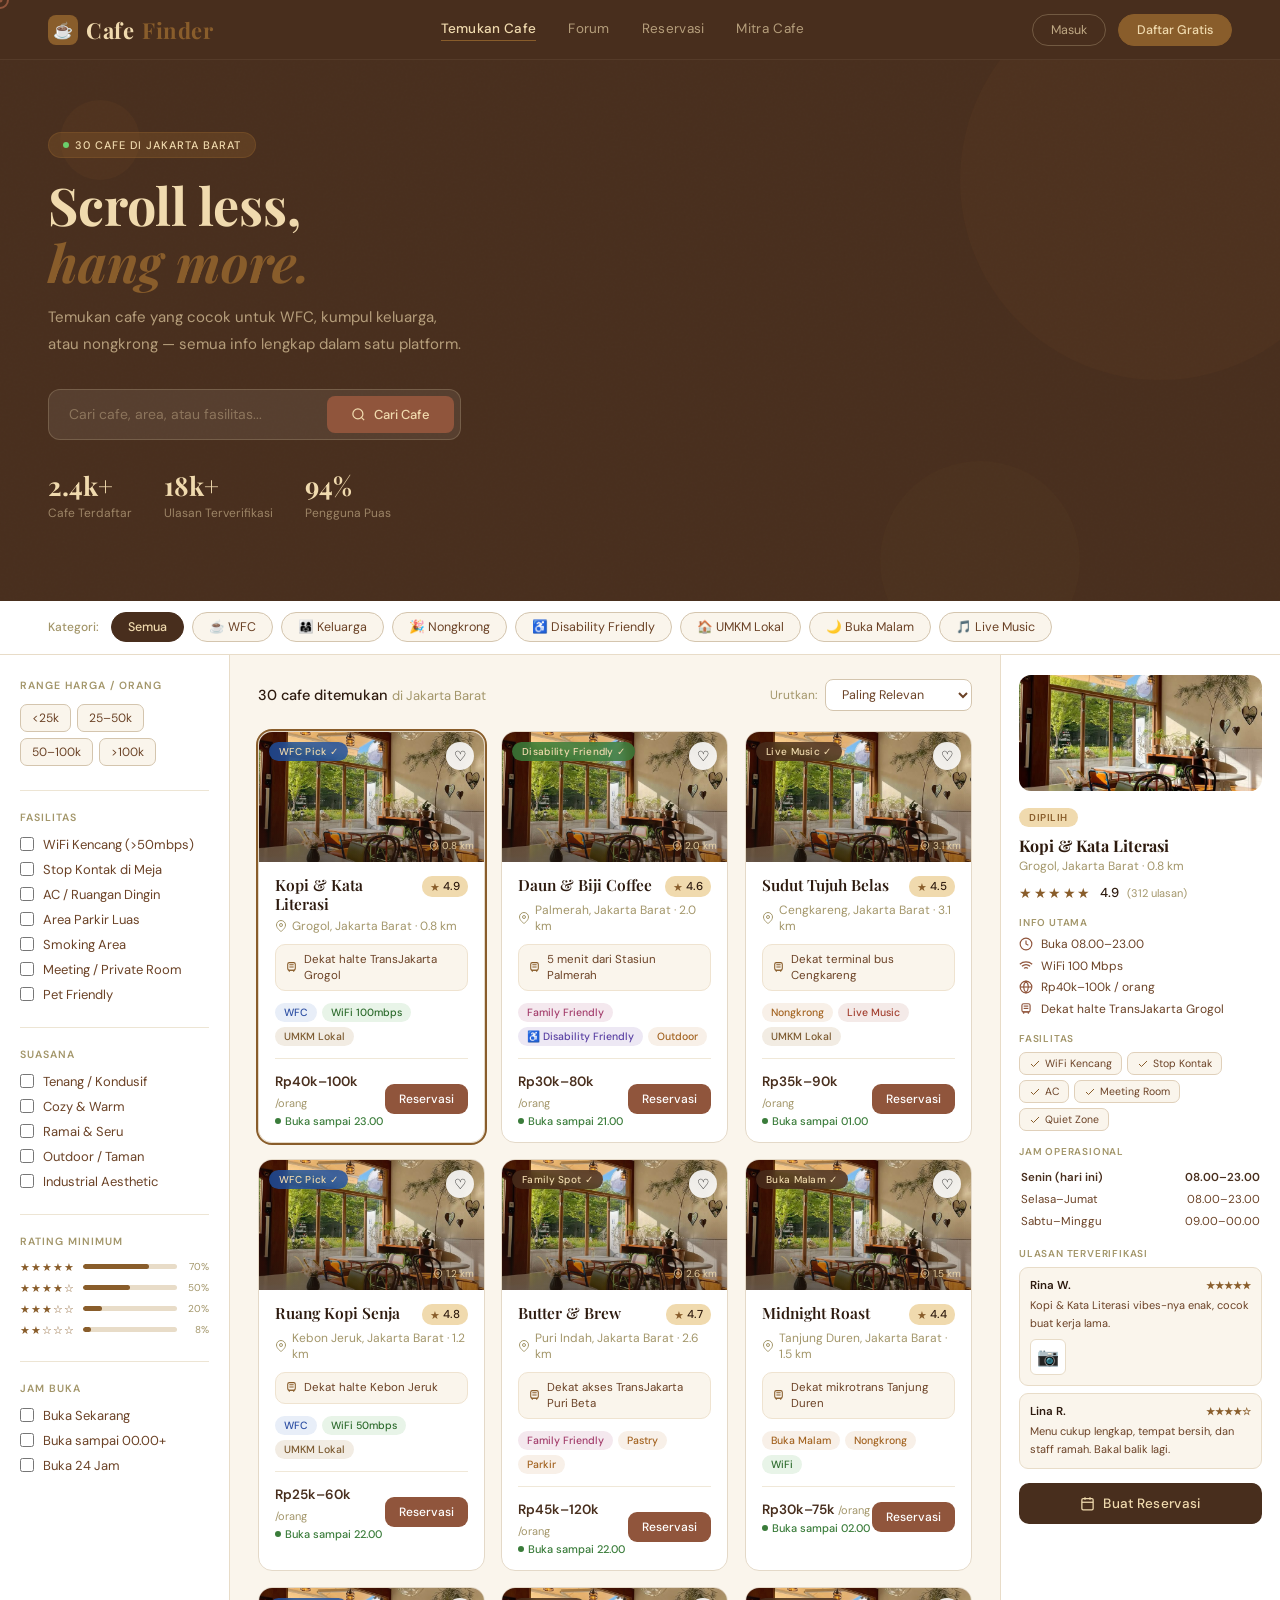
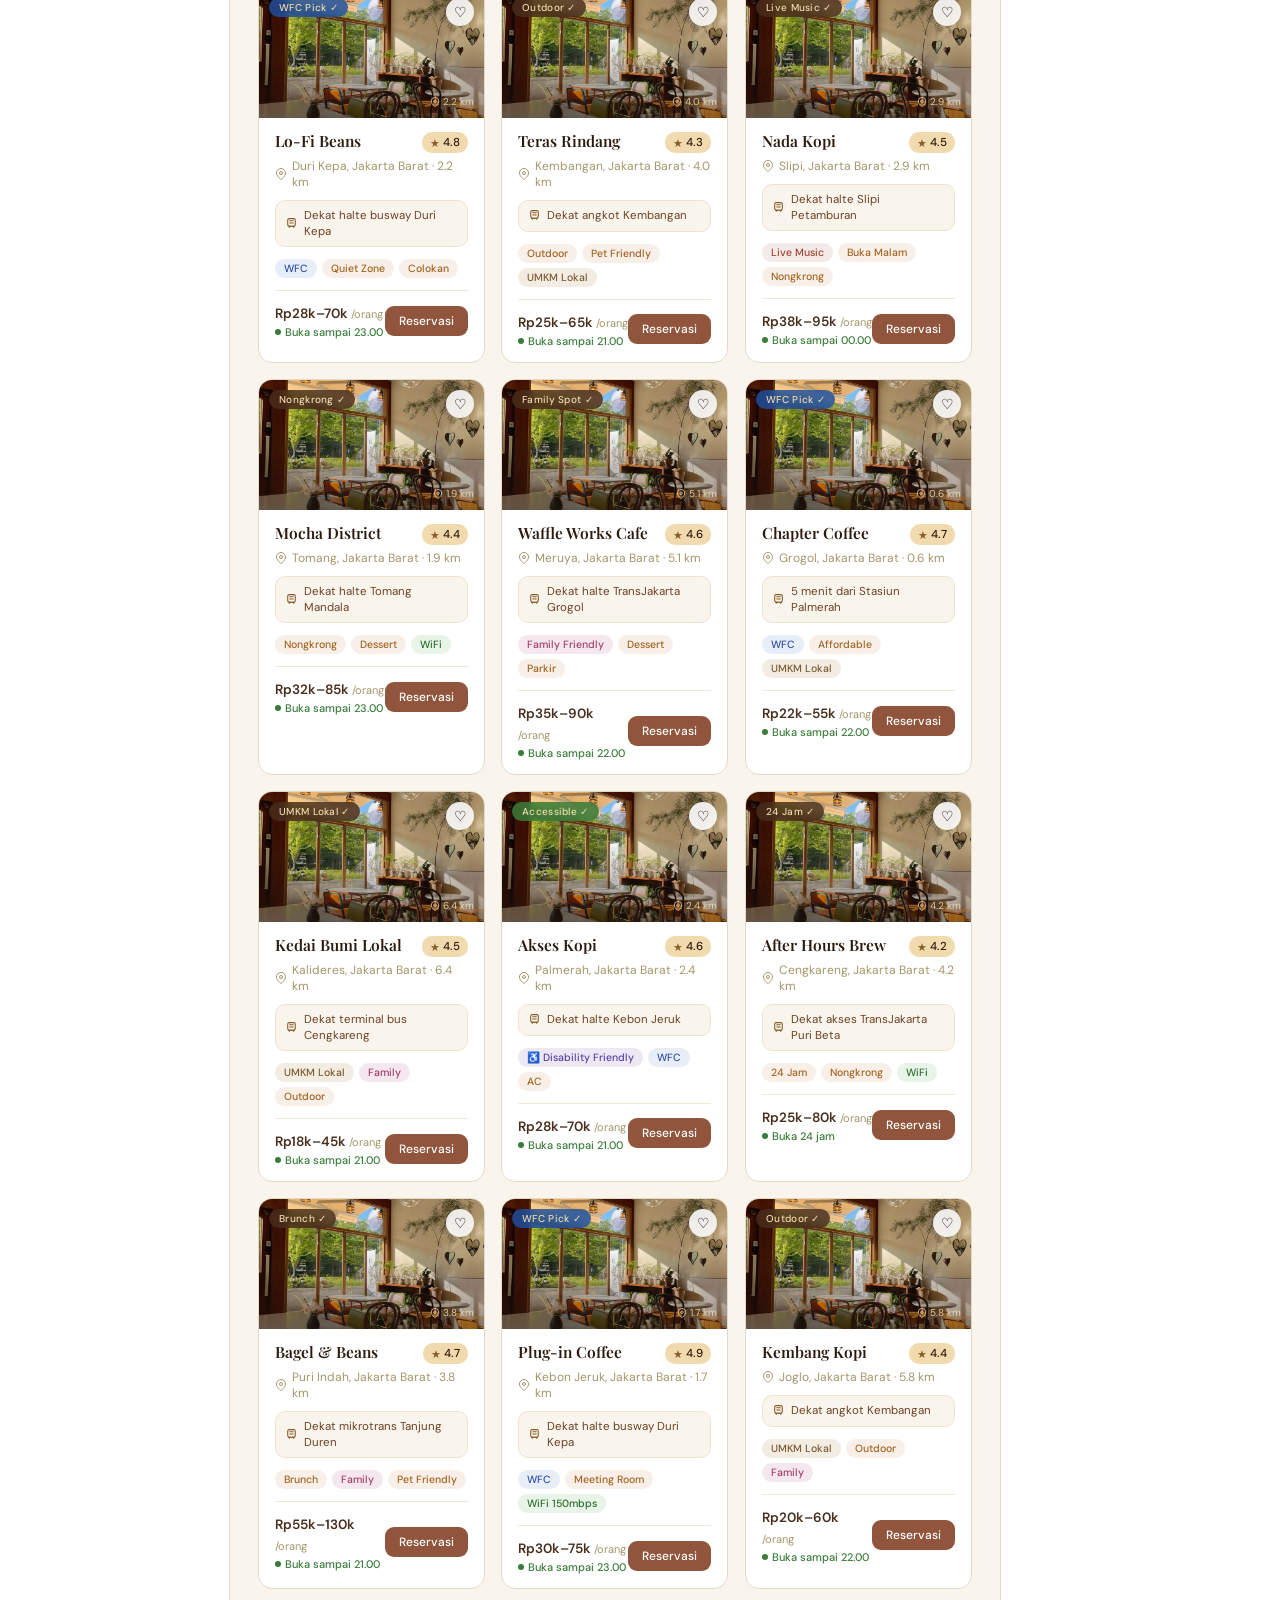
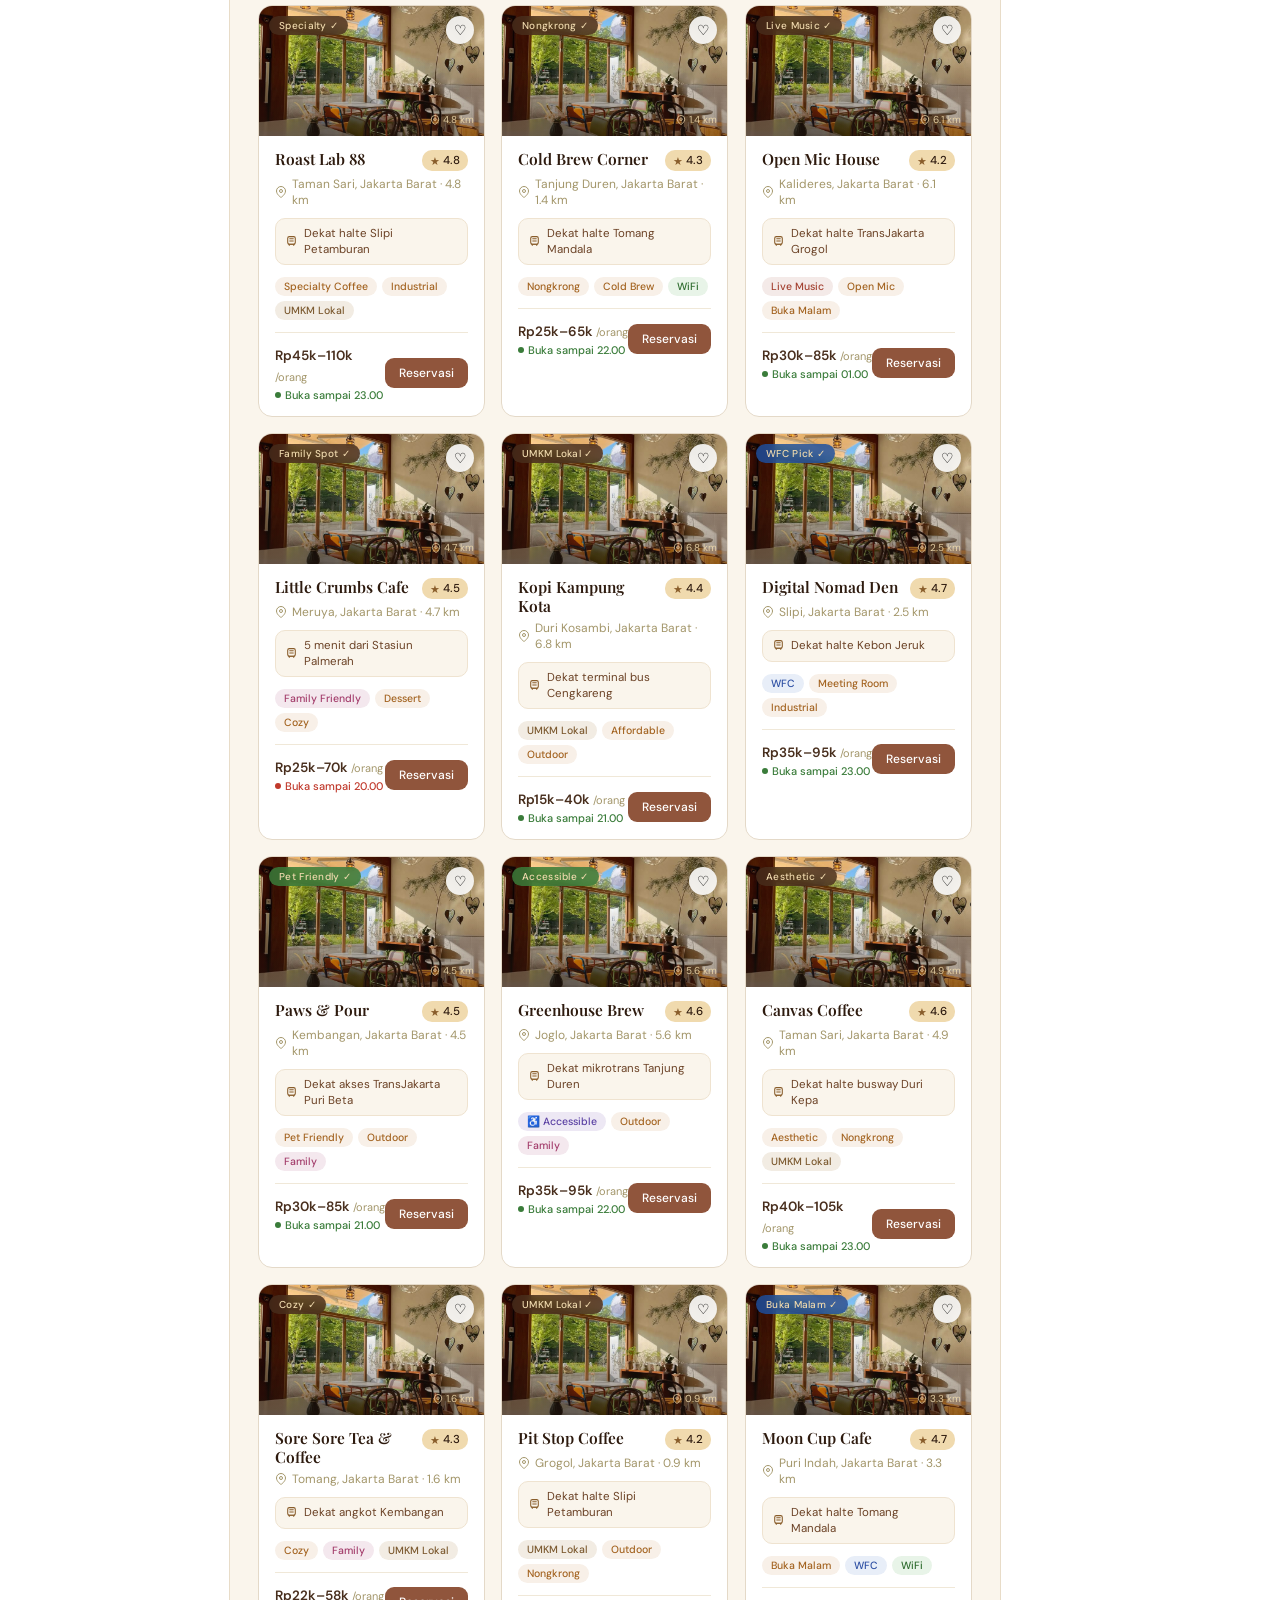
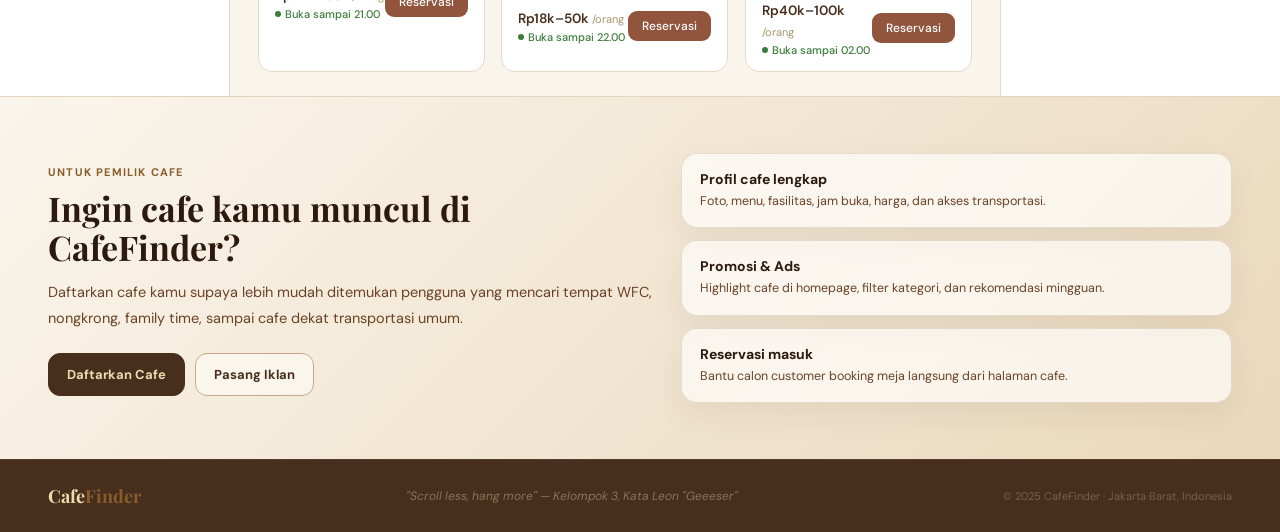
==== index.html @ f3348ffe "first commit" ====
<!DOCTYPE html>
<html lang="id">
<head>
<meta charset="UTF-8"/>
<meta name="viewport" content="width=device-width, initial-scale=1.0"/>
<title>CafeFinder — Scroll less, hang more</title>
<link href="https://fonts.googleapis.com/css2?family=Playfair+Display:ital,wght@0,400;0,600;0,700;1,400&family=DM+Sans:wght@300;400;500;600&display=swap" rel="stylesheet"/>
<link rel="stylesheet" href="style.css"/>

</head>
<body>

<div class="cursor" id="cursor"></div>
<div class="cursor-dot" id="cursorDot"></div>

<div id="loader" aria-label="CafeFinder sedang dimuat">
  <div class="spill-scene">
    <div class="coffee-cup">
      <div class="cup-face">☕</div>
    </div>
    <div class="coffee-splash splash-one"></div>
    <div class="coffee-splash splash-two"></div>
    <div class="coffee-puddle"></div>
    <div class="steam steam-one"></div>
    <div class="steam steam-two"></div>
    <div class="steam steam-three"></div>
  </div>
  <div class="l-logo">Cafe<span>Finder</span></div>
  <div class="l-bar"><div class="l-fill"></div></div>
</div>

<div id="app">
  <nav>
    <a href="#" class="logo">
      <div class="logo-icon">☕</div>
      Cafe<span>Finder</span>
    </a>
    <button class="menu-toggle" type="button" aria-label="Buka menu" aria-expanded="false">
      <span></span>
      <span></span>
      <span></span>
    </button>
    <div class="nav-links" id="navLinks">
      <a href="#" class="active">Temukan Cafe</a>
      <a href="forum.html">Forum</a>
      <a href="#">Reservasi</a>
      <a href="#mitra-cafe">Mitra Cafe</a>
    </div>
    <div class="nav-right">
      <button class="nav-btn">Masuk</button>
      <button class="nav-btn primary">Daftar Gratis</button>
    </div>
  </nav>

  <!-- HERO -->
  <section class="hero">
    <div class="hero-bg-circle"></div>
    <div class="hero-bg-circle"></div>
    <div class="hero-bg-circle"></div>
    <div class="hero-grain"></div>
    <div class="hero-content">
      <div class="hero-tag">
        <div class="pulse"></div>
        30 Cafe di Jakarta Barat
      </div>
      <h1>Scroll less,<br><em>hang more.</em></h1>
      <p>Temukan cafe yang cocok untuk WFC, kumpul keluarga,<br>atau nongkrong — semua info lengkap dalam satu platform.</p>
      <div class="search-wrap">
        <input class="search-input" type="text" placeholder="Cari cafe, area, atau fasilitas..."/>
        <button class="search-btn">
          <svg viewBox="0 0 24 24" stroke-width="2"><circle cx="11" cy="11" r="8"/><path d="m21 21-4.35-4.35"/></svg>
          Cari Cafe
        </button>
      </div>
      <div class="hero-stats">
        <div class="hero-stat"><div class="num">2.4k+</div><div class="lbl">Cafe Terdaftar</div></div>
        <div class="hero-stat"><div class="num">18k+</div><div class="lbl">Ulasan Terverifikasi</div></div>
        <div class="hero-stat"><div class="num">94%</div><div class="lbl">Pengguna Puas</div></div>
      </div>
    </div>
  </section>

  <!-- FILTER -->
  <div class="filter-row">
    <span class="filter-label">Kategori:</span>
    <div class="chip active" data-category="all" onclick="setChip(this)">Semua</div>
    <div class="chip" data-category="wfc" onclick="setChip(this)">☕ WFC</div>
    <div class="chip" data-category="family" onclick="setChip(this)">👨‍👩‍👧 Keluarga</div>
    <div class="chip" data-category="hangout" onclick="setChip(this)">🎉 Nongkrong</div>
    <div class="chip" data-category="accessible" onclick="setChip(this)">♿ Disability Friendly</div>
    <div class="chip" data-category="local" onclick="setChip(this)">🏠 UMKM Lokal</div>
    <div class="chip" data-category="night" onclick="setChip(this)">🌙 Buka Malam</div>
    <div class="chip" data-category="music" onclick="setChip(this)">🎵 Live Music</div>
  </div>

  <div class="main-layout">
    <!-- SIDEBAR -->
    <aside class="sidebar">
      <div class="sidebar-section">
        <div class="sidebar-title">Range Harga / Orang</div>
        <div class="price-row">
          <div class="price-btn" onclick="togglePrice(this)" data-price="lt25">&lt;25k</div>
          <div class="price-btn" onclick="togglePrice(this)" data-price="25-50">25–50k</div>
          <div class="price-btn" onclick="togglePrice(this)" data-price="50-100">50–100k</div>
          <div class="price-btn" onclick="togglePrice(this)" data-price="gt100">&gt;100k</div>
        </div>
      </div>
      <hr class="divider"/>
      <div class="sidebar-section">
        <div class="sidebar-title">Fasilitas</div>
        <div class="filter-item"><input type="checkbox" id="f1" data-filter="wifi"/><label for="f1">WiFi Kencang (&gt;50mbps)</label></div>
        <div class="filter-item"><input type="checkbox" id="f2" data-filter="colokan"/><label for="f2">Stop Kontak di Meja</label></div>
        <div class="filter-item"><input type="checkbox" id="f3" data-filter="ac"/><label for="f3">AC / Ruangan Dingin</label></div>
        <div class="filter-item"><input type="checkbox" id="f4" data-filter="parkir"/><label for="f4">Area Parkir Luas</label></div>
        <div class="filter-item"><input type="checkbox" id="f5" data-filter="smoking"/><label for="f5">Smoking Area</label></div>
        <div class="filter-item"><input type="checkbox" id="f6" data-filter="meeting"/><label for="f6">Meeting / Private Room</label></div>
        <div class="filter-item"><input type="checkbox" id="f7" data-filter="pet"/><label for="f7">Pet Friendly</label></div>
      </div>
      <hr class="divider"/>
      <div class="sidebar-section">
        <div class="sidebar-title">Suasana</div>
        <div class="filter-item"><input type="checkbox" id="s1" data-filter="tenang"/><label for="s1">Tenang / Kondusif</label></div>
        <div class="filter-item"><input type="checkbox" id="s2" data-filter="cozy"/><label for="s2">Cozy & Warm</label></div>
        <div class="filter-item"><input type="checkbox" id="s3" data-filter="ramai"/><label for="s3">Ramai & Seru</label></div>
        <div class="filter-item"><input type="checkbox" id="s4" data-filter="outdoor"/><label for="s4">Outdoor / Taman</label></div>
        <div class="filter-item"><input type="checkbox" id="s5" data-filter="industrial"/><label for="s5">Industrial Aesthetic</label></div>
      </div>
      <hr class="divider"/>
      <div class="sidebar-section">
        <div class="sidebar-title">Rating Minimum</div>
        <div class="rating-bar"><span class="stars-txt">★★★★★</span><div class="bar-bg"><div class="bar-fill" style="width:70%"></div></div><span class="bar-lbl">70%</span></div>
        <div class="rating-bar"><span class="stars-txt">★★★★☆</span><div class="bar-bg"><div class="bar-fill" style="width:50%"></div></div><span class="bar-lbl">50%</span></div>
        <div class="rating-bar"><span class="stars-txt">★★★☆☆</span><div class="bar-bg"><div class="bar-fill" style="width:20%"></div></div><span class="bar-lbl">20%</span></div>
        <div class="rating-bar"><span class="stars-txt">★★☆☆☆</span><div class="bar-bg"><div class="bar-fill" style="width:8%"></div></div><span class="bar-lbl">8%</span></div>
      </div>
      <hr class="divider"/>
      <div class="sidebar-section">
        <div class="sidebar-title">Jam Buka</div>
        <div class="filter-item"><input type="checkbox" id="h1" data-filter="open"/><label for="h1">Buka Sekarang</label></div>
        <div class="filter-item"><input type="checkbox" id="h2" data-filter="midnight"/><label for="h2">Buka sampai 00.00+</label></div>
        <div class="filter-item"><input type="checkbox" id="h3" data-filter="24h"/><label for="h3">Buka 24 Jam</label></div>
      </div>
    </aside>

    <!-- CARDS AREA -->
    <main class="cards-area">
      <div class="results-header">
        <div class="results-count">30 cafe ditemukan <span>di Jakarta Barat</span></div>
        <div class="sort-wrap">
          <span class="sort-lbl">Urutkan:</span>
          <select class="sort-sel">
            <option>Paling Relevan</option>
            <option>Rating Tertinggi</option>
            <option>Terdekat</option>
            <option>Harga Terendah</option>
            <option>Ulasan Terbanyak</option>
          </select>
        </div>
      </div>
      <div class="cards-grid" id="cardsGrid"></div>
      <div class="empty-state" id="emptyState" hidden>
        <div class="empty-icon">☕</div>
        <strong>Belum ada cafe yang cocok.</strong>
        <span>Coba kurangi filter atau kata pencarian.</span>
      </div>
    </main>

    <!-- DETAIL PANEL -->
    <aside class="detail-panel" id="detailPanel">
      <!-- filled by JS -->
    </aside>
  </div>
  <section class="partner-section reveal" id="mitra-cafe">
    <div class="partner-copy">
      <span class="eyebrow">Untuk pemilik cafe</span>
      <h2>Ingin cafe kamu muncul di CafeFinder?</h2>
      <p>Daftarkan cafe kamu supaya lebih mudah ditemukan pengguna yang mencari tempat WFC, nongkrong, family time, sampai cafe dekat transportasi umum.</p>
      <div class="partner-actions">
        <button class="partner-btn primary" onclick="showToast('Form pendaftaran mitra segera dibuka ☕')">Daftarkan Cafe</button>
        <button class="partner-btn" onclick="showToast('Tim CafeFinder akan hubungi untuk paket ads ✨')">Pasang Iklan</button>
      </div>
    </div>
    <div class="partner-benefits">
      <div class="benefit-card"><strong>Profil cafe lengkap</strong><span>Foto, menu, fasilitas, jam buka, harga, dan akses transportasi.</span></div>
      <div class="benefit-card"><strong>Promosi & Ads</strong><span>Highlight cafe di homepage, filter kategori, dan rekomendasi mingguan.</span></div>
      <div class="benefit-card"><strong>Reservasi masuk</strong><span>Bantu calon customer booking meja langsung dari halaman cafe.</span></div>
    </div>
  </section>

<footer>
    <div class="footer-logo">Cafe<span>Finder</span></div>
    <div class="footer-tagline">"Scroll less, hang more" — Kelompok 3, Kata Leon "Geeeser"</div>
    <div class="footer-right">© 2025 CafeFinder · Jakarta Barat, Indonesia</div>
  </footer>
</div>

<div class="toast" id="toast"></div>

<script src="script.js"></script>

</body>
</html>
---- style.css ----
*{box-sizing:border-box;margin:0;padding:0}
:root{
  --espresso:#482E1D;
  --caramel:#895D2B;
  --leafy:#A3966A;
  --sand:#F0DAAE;
  --cinnamon:#90553C;
  --cream:#FAF5EC;
  --cream2:#F2E8D5;
  --white:#ffffff;
  --text-dark:#2D1A0E;
  --text-mid:#6B4226;
  --text-light:#A3966A;
  --green:#3a7c3a;
  --red:#c0392b;
}

html{scroll-behavior:smooth}
body{font-family:'DM Sans',sans-serif;background:var(--cream);overflow-x:hidden;cursor:default}

/* CUSTOM CURSOR */
.cursor{
  width:18px;height:18px;
  border:2px solid var(--cinnamon);
  border-radius:50%;
  position:fixed;top:0;left:0;
  pointer-events:none;
  z-index:9999;
  transition:transform 0.15s ease, opacity 0.3s;
  transform:translate(-50%,-50%);
}
.cursor-dot{
  width:5px;height:5px;
  background:var(--cinnamon);
  border-radius:50%;
  position:fixed;top:0;left:0;
  pointer-events:none;
  z-index:9999;
  transform:translate(-50%,-50%);
  transition:transform 0.05s;
}
body:hover .cursor{opacity:1}

/* LOADER + COFFEE SPILL INTRO */
#loader{
  position:fixed;inset:0;
  background:radial-gradient(circle at center,var(--text-dark) 0%,var(--espresso) 55%,#25150c 100%);
  z-index:9000;
  display:flex;flex-direction:column;
  align-items:center;justify-content:center;
  gap:18px;
  overflow:hidden;
  animation:loaderOut 0.7s ease 2.55s forwards;
}
.spill-scene{
  position:relative;
  width:220px;height:150px;
  margin-bottom:4px;
}
.coffee-cup{
  position:absolute;left:84px;top:22px;
  width:64px;height:64px;
  border-radius:18px;
  background:linear-gradient(135deg,var(--sand),var(--cream));
  display:flex;align-items:center;justify-content:center;
  box-shadow:0 18px 36px rgba(0,0,0,.28);
  transform-origin:80% 80%;
  animation:cupSpill 1.65s cubic-bezier(.22,1,.36,1) .25s both;
}
.cup-face{font-size:31px;filter:drop-shadow(0 2px 1px rgba(72,46,29,.15))}
.coffee-puddle{
  position:absolute;left:38px;bottom:14px;
  width:0;height:28px;
  border-radius:50%;
  background:linear-gradient(90deg,#5a351f,var(--caramel),#5a351f);
  filter:blur(.15px);
  box-shadow:0 0 32px rgba(137,93,43,.3);
  animation:puddleGrow 1.4s ease .85s both;
}
.coffee-splash{
  position:absolute;
  width:14px;height:14px;
  border-radius:50%;
  background:var(--caramel);
  opacity:0;
}
.splash-one{left:84px;top:85px;animation:splashOne 1.1s ease .75s both}
.splash-two{left:120px;top:82px;animation:splashTwo 1.1s ease .82s both}
.steam{
  position:absolute;bottom:56px;
  width:3px;height:32px;
  border-radius:99px;
  background:linear-gradient(180deg,rgba(250,245,236,.75),rgba(250,245,236,0));
  opacity:0;
}
.steam-one{left:82px;animation:steamRise 1.4s ease 1.2s infinite}
.steam-two{left:110px;animation:steamRise 1.4s ease 1.38s infinite}
.steam-three{left:138px;animation:steamRise 1.4s ease 1.54s infinite}
#loader .l-logo{
  font-family:'Playfair Display',serif;
  color:var(--sand);
  font-size:clamp(34px,7vw,52px);
  font-weight:700;
  animation:logoBloom 0.85s ease 1.45s both;
}
#loader .l-logo span{color:var(--caramel)}
#loader .l-tag{
  color:rgba(240,218,174,0.65);
  font-size:12px;
  letter-spacing:2px;
  text-transform:uppercase;
  text-align:center;
  padding:0 20px;
  animation:fadeUp 0.7s ease 1.65s both;
}
#loader .l-bar{
  width:150px;height:3px;
  background:rgba(240,218,174,0.16);
  border-radius:999px;
  overflow:hidden;
  animation:fadeUp 0.7s ease 1.8s both;
}
#loader .l-fill{
  height:100%;
  background:linear-gradient(90deg,var(--caramel),var(--sand));
  animation:loadFill 1.2s ease 1.85s both;
}
@keyframes cupSpill{
  0%{opacity:0;transform:translateY(-20px) rotate(0) scale(.8)}
  35%{opacity:1;transform:translateY(0) rotate(0) scale(1)}
  62%{transform:translateY(12px) rotate(-34deg) scale(1.03)}
  100%{transform:translateY(8px) rotate(-22deg) scale(1)}
}
@keyframes puddleGrow{
  0%{width:0;opacity:0;transform:translateX(70px) scaleY(.4)}
  40%{opacity:1}
  100%{width:150px;opacity:1;transform:translateX(0) scaleY(1)}
}
@keyframes splashOne{
  0%{opacity:0;transform:translate(0,0) scale(.2)}
  28%{opacity:1}
  100%{opacity:0;transform:translate(-44px,-38px) scale(1.1)}
}
@keyframes splashTwo{
  0%{opacity:0;transform:translate(0,0) scale(.2)}
  28%{opacity:1}
  100%{opacity:0;transform:translate(52px,-26px) scale(.9)}
}
@keyframes steamRise{
  0%{opacity:0;transform:translateY(15px) scaleY(.5)}
  35%{opacity:.65}
  100%{opacity:0;transform:translateY(-18px) scaleY(1.25)}
}
@keyframes logoBloom{from{opacity:0;transform:translateY(18px) scale(.96)}to{opacity:1;transform:translateY(0) scale(1)}}
@keyframes loadFill{from{width:0}to{width:100%}}
@keyframes loaderOut{to{opacity:0;pointer-events:none;transform:scale(1.03)}}
@keyframes fadeUp{from{opacity:0;transform:translateY(16px)}to{opacity:1;transform:translateY(0)}}

/* MAIN WRAPPER */
#app{
  opacity:0;
  animation:appIn 0.8s ease 2.2s forwards;
}
@keyframes appIn{to{opacity:1}}

/* NAV */
nav{
  position:sticky;top:0;z-index:100;
  background:var(--espresso);
  padding:0 48px;
  display:flex;align-items:center;justify-content:space-between;
  height:60px;
  border-bottom:1px solid rgba(240,218,174,0.08);
  backdrop-filter:blur(10px);
  animation:navDrop 0.6s ease 2.3s both;
}
@keyframes navDrop{from{transform:translateY(-60px)}to{transform:translateY(0)}}
.logo{
  font-family:'Playfair Display',serif;
  color:var(--sand);font-size:22px;font-weight:700;
  letter-spacing:0.5px;text-decoration:none;
  display:flex;align-items:center;gap:8px;
  transition:opacity 0.2s;
}
.logo:hover{opacity:0.85}
.logo-icon{
  width:30px;height:30px;
  background:var(--caramel);
  border-radius:8px;
  display:flex;align-items:center;justify-content:center;
  font-size:16px;
}
.logo span{color:var(--caramel)}
.nav-links{display:flex;gap:32px}
.nav-links a{
  color:rgba(240,218,174,0.65);
  font-size:13.5px;text-decoration:none;
  font-weight:400;letter-spacing:0.3px;
  position:relative;
  transition:color 0.2s;
  padding-bottom:2px;
}
.nav-links a::after{
  content:'';position:absolute;bottom:-2px;left:0;
  width:0;height:1.5px;
  background:var(--caramel);
  transition:width 0.25s ease;
}
.nav-links a:hover{color:var(--sand)}
.nav-links a:hover::after,.nav-links a.active::after{width:100%}
.nav-links a.active{color:var(--sand);font-weight:500}
.nav-right{display:flex;align-items:center;gap:12px}
.nav-btn{
  background:transparent;
  color:rgba(240,218,174,0.7);
  border:1px solid rgba(240,218,174,0.25);
  padding:7px 18px;border-radius:20px;
  font-size:12.5px;font-family:'DM Sans',sans-serif;
  font-weight:400;cursor:pointer;
  transition:all 0.2s;
}
.nav-btn:hover{background:rgba(240,218,174,0.1);color:var(--sand)}
.nav-btn.primary{
  background:var(--caramel);
  border-color:var(--caramel);
  color:var(--sand);font-weight:500;
}
.nav-btn.primary:hover{background:#7a5124;transform:translateY(-1px)}

/* HERO */
.hero{
  background:var(--espresso);
  padding:72px 48px 80px;
  position:relative;overflow:hidden;
  min-height:420px;display:flex;align-items:center;
}
.hero-bg-circle{
  position:absolute;
  border-radius:50%;
  background:var(--caramel);
  opacity:0.07;
  animation:floatCircle 8s ease-in-out infinite;
}
.hero-bg-circle:nth-child(1){width:400px;height:400px;right:-80px;top:-80px;animation-delay:0s}
.hero-bg-circle:nth-child(2){width:200px;height:200px;right:200px;bottom:-60px;animation-delay:2s;opacity:0.05}
.hero-bg-circle:nth-child(3){width:80px;height:80px;left:60px;top:40px;animation-delay:4s;opacity:0.1}
@keyframes floatCircle{
  0%,100%{transform:translateY(0) scale(1)}
  50%{transform:translateY(-18px) scale(1.04)}
}
.hero-grain{
  position:absolute;inset:0;
  background-image:url("data:image/svg+xml,%3Csvg viewBox='0 0 256 256' xmlns='http://www.w3.org/2000/svg'%3E%3Cfilter id='noise'%3E%3CfeTurbulence type='fractalNoise' baseFrequency='0.9' numOctaves='4' stitchTiles='stitch'/%3E%3C/filter%3E%3Crect width='100%25' height='100%25' filter='url(%23noise)' opacity='0.04'/%3E%3C/svg%3E");
  pointer-events:none;opacity:0.4;
}
.hero-content{position:relative;z-index:1;max-width:680px}
.hero-content > *{
  animation:heroReveal 0.7s ease both;
}
.hero-content > :nth-child(1){animation-delay:2.4s}
.hero-content > :nth-child(2){animation-delay:2.55s}
.hero-content > :nth-child(3){animation-delay:2.7s}
.hero-content > :nth-child(4){animation-delay:2.85s}
.hero-content > :nth-child(5){animation-delay:3s}
@keyframes heroReveal{from{opacity:0;transform:translateX(-24px)}to{opacity:1;transform:translateX(0)}}
.hero-tag{
  display:inline-flex;align-items:center;gap:6px;
  background:rgba(137,93,43,0.35);
  color:var(--sand);font-size:11px;
  padding:5px 14px;border-radius:20px;
  letter-spacing:1px;text-transform:uppercase;
  margin-bottom:18px;font-weight:500;
  border:1px solid rgba(137,93,43,0.4);
}
.hero-tag .pulse{
  width:6px;height:6px;background:#6bcf6b;border-radius:50%;
  animation:pulse 2s ease infinite;
}
@keyframes pulse{0%,100%{opacity:1;transform:scale(1)}50%{opacity:0.5;transform:scale(1.4)}}
.hero h1{
  font-family:'Playfair Display',serif;
  color:var(--sand);font-size:52px;font-weight:700;
  line-height:1.1;margin-bottom:14px;
}
.hero h1 em{color:var(--caramel);font-style:italic}
.hero p{
  color:rgba(240,218,174,0.65);
  font-size:15px;line-height:1.75;
  margin-bottom:32px;
}
.search-wrap{
  display:flex;gap:0;
  background:rgba(255,255,255,0.08);
  border:1px solid rgba(240,218,174,0.2);
  border-radius:12px;padding:6px;
  max-width:520px;
  transition:border-color 0.2s, background 0.2s;
}
.search-wrap:focus-within{
  border-color:rgba(137,93,43,0.6);
  background:rgba(255,255,255,0.12);
}
.search-input{
  flex:1;background:transparent;border:none;outline:none;
  padding:8px 14px;color:var(--sand);
  font-family:'DM Sans',sans-serif;font-size:14px;
}
.search-input::placeholder{color:rgba(240,218,174,0.35)}
.search-btn{
  background:var(--cinnamon);color:var(--sand);
  border:none;padding:10px 24px;border-radius:8px;
  font-size:13px;font-family:'DM Sans',sans-serif;
  font-weight:500;cursor:pointer;
  display:flex;align-items:center;gap:8px;
  transition:all 0.2s;white-space:nowrap;
}
.search-btn:hover{background:#7c4430;transform:translateY(-1px)}
.search-btn svg{width:15px;height:15px;stroke:currentColor;fill:none}
.hero-stats{
  display:flex;gap:32px;margin-top:28px;
}
.hero-stat .num{
  font-family:'Playfair Display',serif;
  font-size:26px;font-weight:700;color:var(--sand);
}
.hero-stat .lbl{font-size:12px;color:rgba(240,218,174,0.5);margin-top:2px}

/* HERO IMAGE SIDE */
.hero-visual{
  position:absolute;right:48px;top:50%;transform:translateY(-50%);
  display:flex;gap:12px;z-index:1;
  animation:heroReveal 0.8s ease 3.1s both;
}
.mini-card{
  background:rgba(255,255,255,0.07);
  border:1px solid rgba(240,218,174,0.12);
  border-radius:14px;padding:16px;
  width:150px;
  transition:transform 0.3s, background 0.3s;
  cursor:pointer;
  animation:cardFloat 5s ease-in-out infinite;
}
.mini-card:nth-child(2){animation-delay:1s;margin-top:28px}
.mini-card:hover{background:rgba(255,255,255,0.12);transform:translateY(-6px) !important}
@keyframes cardFloat{
  0%,100%{transform:translateY(0)}
  50%{transform:translateY(-8px)}
}
.mini-card .mc-emoji{font-size:28px;margin-bottom:8px}
.mini-card .mc-name{font-size:12px;font-weight:500;color:var(--sand);margin-bottom:3px}
.mini-card .mc-area{font-size:10px;color:rgba(240,218,174,0.5)}
.mini-card .mc-rate{
  display:flex;align-items:center;gap:4px;margin-top:8px;
  font-size:11px;color:var(--caramel);font-weight:500;
}

/* FILTER CHIPS */
.filter-row{
  background:var(--white);
  border-bottom:1px solid #e8dcc8;
  padding:0 48px;
  display:flex;align-items:center;gap:8px;
  height:54px;overflow-x:auto;
  animation:slideDown 0.5s ease 2.5s both;
  position:sticky;top:60px;z-index:90;
}
@keyframes slideDown{from{opacity:0;transform:translateY(-10px)}to{opacity:1;transform:translateY(0)}}
.filter-row::-webkit-scrollbar{display:none}
.filter-label{font-size:12px;color:var(--text-light);font-weight:500;white-space:nowrap;margin-right:4px}
.chip{
  padding:6px 16px;border-radius:20px;
  font-size:12.5px;cursor:pointer;
  font-weight:400;white-space:nowrap;
  border:1px solid #d4c5ae;
  background:var(--cream);color:var(--text-mid);
  transition:all 0.2s;
}
.chip.active{background:var(--espresso);color:var(--sand);border-color:var(--espresso);font-weight:500}
.chip:hover:not(.active){background:#ede5d4;border-color:#c4b09a;transform:translateY(-1px)}

/* MAIN */
.main-layout{display:flex;min-height:calc(100vh - 174px)}

/* SIDEBAR */
.sidebar{
  width:230px;min-width:230px;
  background:var(--white);
  border-right:1px solid #e8dcc8;
  padding:24px 20px;
  animation:sideIn 0.6s ease 2.6s both;
}
@keyframes sideIn{from{opacity:0;transform:translateX(-20px)}to{opacity:1;transform:translateX(0)}}
.sidebar-section{margin-bottom:24px}
.sidebar-title{
  font-size:10.5px;text-transform:uppercase;
  letter-spacing:1px;color:var(--text-light);
  font-weight:600;margin-bottom:12px;
}
.filter-item{
  display:flex;align-items:center;gap:9px;
  margin-bottom:8px;cursor:pointer;
}
.filter-item input[type=checkbox]{
  accent-color:var(--cinnamon);
  width:14px;height:14px;cursor:pointer;
}
.filter-item label{font-size:13px;color:var(--text-mid);cursor:pointer;transition:color 0.15s}
.filter-item:hover label{color:var(--espresso)}
.price-row{display:flex;gap:6px;flex-wrap:wrap}
.price-btn{
  padding:5px 11px;border-radius:7px;font-size:12px;
  border:1px solid #d4c5ae;background:var(--cream);
  color:var(--text-mid);cursor:pointer;
  font-family:'DM Sans',sans-serif;
  transition:all 0.2s;
}
.price-btn.active{background:var(--caramel);color:#fff;border-color:var(--caramel)}
.price-btn:hover:not(.active){background:#ede5d4}
.rating-bar{display:flex;align-items:center;gap:8px;margin-bottom:7px}
.stars-txt{font-size:11px;color:var(--caramel);letter-spacing:1px;min-width:55px}
.bar-bg{flex:1;height:5px;background:#e8dcc8;border-radius:3px;overflow:hidden}
.bar-fill{height:100%;background:var(--caramel);border-radius:3px;transition:width 1s ease}
.bar-lbl{font-size:10px;color:var(--text-light);min-width:24px;text-align:right}
.divider{border:none;border-top:1px solid #ede5d4;margin:4px 0 20px}

/* CARDS AREA */
.cards-area{
  flex:1;padding:24px 28px;
  background:var(--cream);
}
.results-header{
  display:flex;align-items:center;justify-content:space-between;
  margin-bottom:20px;
  animation:fadeUp 0.5s ease 2.7s both;
}
.results-count{font-size:14.5px;font-weight:500;color:var(--text-dark)}
.results-count span{color:var(--text-light);font-weight:400;font-size:13px}
.sort-wrap{display:flex;align-items:center;gap:8px}
.sort-lbl{font-size:12px;color:var(--text-light)}
select.sort-sel{
  font-size:12.5px;padding:6px 12px;
  border:1px solid #d4c5ae;border-radius:8px;
  background:var(--white);color:var(--text-mid);
  font-family:'DM Sans',sans-serif;cursor:pointer;outline:none;
  transition:border-color 0.2s;
}
select.sort-sel:hover{border-color:#a38050}

/* CARDS GRID */
.cards-grid{
  display:grid;grid-template-columns:repeat(2,1fr);gap:16px;
}

/* CAFE CARD */
.cafe-card{
  background:var(--white);border-radius:14px;
  overflow:hidden;border:1px solid #e4d9c8;
  transition:transform 0.25s cubic-bezier(.34,1.56,.64,1), box-shadow 0.25s;
  cursor:pointer;
  animation:cardIn 0.6s ease both;
}
.cafe-card:nth-child(1){animation-delay:2.8s}
.cafe-card:nth-child(2){animation-delay:2.95s}
.cafe-card:nth-child(3){animation-delay:3.1s}
.cafe-card:nth-child(4){animation-delay:3.25s}
@keyframes cardIn{from{opacity:0;transform:translateY(20px)}to{opacity:1;transform:translateY(0)}}
.cafe-card:hover{
  transform:translateY(-5px) scale(1.01);
  box-shadow:0 16px 40px rgba(72,46,29,0.12);
}
.card-thumb{
  width:100%;height:130px;
  position:relative;overflow:hidden;
}
.card-thumb-bg{
  width:100%;height:100%;
  display:flex;align-items:center;justify-content:center;
  font-size:44px;
  transition:transform 0.4s ease;
}
.card-thumb-bg img{width:100%;height:100%;object-fit:cover;display:block;filter:saturate(1.02) contrast(.98)}
.cafe-card:hover .card-thumb-bg{transform:scale(1.08)}
.card-overlay{
  position:absolute;inset:0;
  background:linear-gradient(to top, rgba(45,26,14,0.5) 0%, transparent 60%);
}
.card-badge{
  position:absolute;top:10px;left:10px;
  background:rgba(72,46,29,0.82);
  color:var(--sand);font-size:10px;
  padding:3px 10px;border-radius:12px;
  font-weight:500;letter-spacing:0.3px;
  backdrop-filter:blur(4px);
}
.card-badge.green{background:rgba(58,124,58,0.85)}
.card-badge.blue{background:rgba(30,80,160,0.82)}
.card-fav{
  position:absolute;top:10px;right:10px;
  background:rgba(255,255,255,0.88);
  border-radius:50%;width:28px;height:28px;
  display:flex;align-items:center;justify-content:center;
  font-size:14px;cursor:pointer;
  transition:transform 0.2s, background 0.2s;
  backdrop-filter:blur(4px);
}
.card-fav:hover{transform:scale(1.2)}
.card-fav.liked{background:rgba(255,80,80,0.15)}
.card-distance{
  position:absolute;bottom:10px;right:10px;
  font-size:10px;color:rgba(240,218,174,0.9);
  display:flex;align-items:center;gap:3px;
}
.card-body{padding:14px 16px}
.card-top{display:flex;justify-content:space-between;align-items:flex-start;margin-bottom:5px}
.card-name{
  font-family:'Playfair Display',serif;
  font-size:15.5px;font-weight:600;color:var(--text-dark);line-height:1.2;
}
.card-rating{
  display:flex;align-items:center;gap:3px;
  background:var(--sand);padding:3px 8px;border-radius:10px;
  flex-shrink:0;margin-left:8px;
}
.card-rating .star{color:var(--caramel);font-size:11px}
.card-rating .rv{font-size:11.5px;font-weight:500;color:var(--text-dark)}
.card-area{
  font-size:12px;color:var(--text-light);
  margin-bottom:10px;display:flex;align-items:center;gap:5px;
}
.card-area svg{width:12px;height:12px;stroke:var(--text-light);fill:none;flex-shrink:0}
.tags{display:flex;gap:5px;flex-wrap:wrap;margin-bottom:12px}
.tag{
  padding:3px 9px;border-radius:10px;
  font-size:10.5px;font-weight:500;
}
.t-wifi{background:#e8f4e8;color:#2d6b2d}
.t-wfc{background:#e8eef8;color:#2d4fa3}
.t-family{background:#f4e8ee;color:#a33d6b}
.t-hang{background:#f8f0e8;color:#a36320}
.t-disable{background:#ede8f4;color:#5a40a3}
.t-local{background:#f2ece3;color:#7c5a30}
.t-music{background:#f4eae8;color:#a34030}
.card-footer{
  display:flex;align-items:center;justify-content:space-between;
  border-top:1px solid #f0e8d8;padding-top:11px;
}
.card-price-info .price{font-size:13.5px;font-weight:600;color:var(--espresso)}
.card-price-info .per{font-size:11px;color:var(--text-light);font-weight:400}
.card-status{font-size:11px;font-weight:500;display:flex;align-items:center;gap:4px;margin-top:2px}
.card-status.open{color:var(--green)}
.card-status.closed{color:var(--red)}
.card-status .dot-s{width:6px;height:6px;border-radius:50%;background:currentColor;flex-shrink:0}
.btn-reserve{
  background:var(--cinnamon);color:#fff;
  border:none;padding:7px 14px;border-radius:9px;
  font-size:12px;font-family:'DM Sans',sans-serif;font-weight:500;
  cursor:pointer;transition:all 0.2s;white-space:nowrap;
}
.btn-reserve:hover{background:#7c4430;transform:translateY(-2px)}
.btn-reserve:active{transform:translateY(0) scale(0.97)}


.card-transit{
  display:flex;align-items:center;gap:6px;
  font-size:11.5px;color:var(--text-mid);
  background:var(--cream);border:1px solid #efe3d0;
  border-radius:10px;padding:7px 9px;
  margin-bottom:12px;line-height:1.35;
}
.card-transit svg{width:13px;height:13px;stroke:var(--caramel);fill:none;flex-shrink:0}

/* DETAIL PANEL */
.detail-panel{
  width:235px;min-width:235px;
  background:var(--white);
  border-left:1px solid #e8dcc8;
  padding:20px 18px;
  overflow-y:auto;
  animation:detailIn 0.6s ease 3s both;
  position:relative;
}
@keyframes detailIn{from{opacity:0;transform:translateX(20px)}to{opacity:1;transform:translateX(0)}}
.detail-panel::-webkit-scrollbar{width:4px}
.detail-panel::-webkit-scrollbar-track{background:transparent}
.detail-panel::-webkit-scrollbar-thumb{background:#d4c5ae;border-radius:4px}
.detail-cover{
  width:100%;height:116px;border-radius:12px;
  margin-bottom:14px;overflow:hidden;
  display:flex;align-items:center;justify-content:center;
  font-size:50px;
  transition:transform 0.3s;
}
.detail-cover:hover{transform:scale(1.03)}
.detail-cover img{width:100%;height:100%;object-fit:cover;display:block}
.detail-selected-tag{
  display:inline-block;
  background:var(--sand);color:var(--caramel);
  font-size:10px;font-weight:600;letter-spacing:0.5px;
  text-transform:uppercase;padding:3px 10px;
  border-radius:10px;margin-bottom:8px;
}
.d-name{
  font-family:'Playfair Display',serif;
  font-size:16px;font-weight:700;color:var(--text-dark);margin-bottom:2px;
}
.d-sub{font-size:12px;color:var(--text-light);margin-bottom:10px}
.d-rating{display:flex;align-items:center;gap:8px;margin-bottom:14px}
.d-stars{color:var(--caramel);font-size:14px;letter-spacing:1.5px}
.d-rating-txt{font-size:13px;color:var(--text-dark);font-weight:500}
.d-review-count{font-size:11px;color:var(--text-light)}
.d-section{margin-bottom:14px}
.d-label{
  font-size:10px;text-transform:uppercase;
  letter-spacing:0.8px;color:var(--text-light);
  font-weight:600;margin-bottom:7px;
}
.d-row{display:flex;align-items:flex-start;gap:8px;margin-bottom:5px}
.d-row svg{width:14px;height:14px;stroke:var(--cinnamon);fill:none;flex-shrink:0;margin-top:1px}
.d-row span{font-size:12px;color:var(--text-mid);line-height:1.4}
.amenities{display:flex;flex-wrap:wrap;gap:5px}
.amenity{
  background:var(--cream);border:1px solid #e0d0ba;
  border-radius:7px;padding:4px 9px;
  font-size:10.5px;color:var(--text-mid);
  display:flex;align-items:center;gap:4px;
  transition:background 0.2s;
}
.amenity:hover{background:var(--cream2)}
.amenity svg{width:12px;height:12px;stroke:var(--caramel);fill:none}
.hours-table{width:100%}
.hours-table tr td{font-size:11.5px;color:var(--text-mid);padding:2.5px 0}
.hours-table tr td:last-child{text-align:right}
.hours-table tr.today td{font-weight:600;color:var(--espresso)}
.review-card{
  background:var(--cream);border:1px solid #e8dcc8;
  border-radius:9px;padding:10px;margin-bottom:7px;
  transition:background 0.2s;
}
.review-card:hover{background:var(--cream2)}
.review-author{
  font-size:11.5px;font-weight:600;color:var(--text-dark);
  display:flex;align-items:center;justify-content:space-between;
  margin-bottom:4px;
}
.review-stars{color:var(--caramel);font-size:10px}
.review-txt{font-size:11px;color:var(--text-mid);line-height:1.6}
.review-media{
  display:flex;gap:5px;margin-top:7px;
}
.review-media div{
  width:36px;height:36px;border-radius:6px;
  display:flex;align-items:center;justify-content:center;
  font-size:18px;border:1px solid #e8dcc8;
  background:var(--white);
}
.btn-reserve-big{
  width:100%;background:var(--espresso);color:var(--sand);
  border:none;padding:12px;border-radius:10px;
  font-size:13.5px;font-family:'DM Sans',sans-serif;
  font-weight:500;cursor:pointer;margin-top:14px;
  letter-spacing:0.3px;transition:all 0.2s;
  display:flex;align-items:center;justify-content:center;gap:8px;
}
.btn-reserve-big svg{width:15px;height:15px;stroke:currentColor;fill:none}
.btn-reserve-big:hover{background:#3a2010;transform:translateY(-2px)}

/* COMMUNITY SECTION */
.community-section{
  padding:64px 48px;
  background:var(--espresso);
  position:relative;overflow:hidden;
}
.community-section::before{
  content:'Forum Komunitas';
  position:absolute;right:-20px;top:-20px;
  font-family:'Playfair Display',serif;
  font-size:120px;font-weight:700;
  color:rgba(240,218,174,0.03);
  line-height:1;white-space:nowrap;
  pointer-events:none;
}
.section-heading{
  font-family:'Playfair Display',serif;
  font-size:32px;font-weight:700;color:var(--sand);
  margin-bottom:8px;
}
.section-heading em{color:var(--caramel);font-style:italic}
.section-sub{color:rgba(240,218,174,0.55);font-size:14px;margin-bottom:36px;line-height:1.7}
.community-grid{display:grid;grid-template-columns:repeat(3,1fr);gap:16px}
.community-card{
  background:rgba(255,255,255,0.05);
  border:1px solid rgba(240,218,174,0.1);
  border-radius:14px;padding:20px;
  transition:all 0.25s;cursor:pointer;
}
.community-card:hover{
  background:rgba(255,255,255,0.09);
  border-color:rgba(137,93,43,0.4);
  transform:translateY(-4px);
}
.comm-icon{
  width:42px;height:42px;border-radius:10px;
  background:rgba(137,93,43,0.3);
  display:flex;align-items:center;justify-content:center;
  font-size:20px;margin-bottom:12px;
  transition:transform 0.2s;
}
.community-card:hover .comm-icon{transform:scale(1.1)}
.comm-name{font-size:14px;font-weight:500;color:var(--sand);margin-bottom:4px}
.comm-members{font-size:11.5px;color:rgba(240,218,174,0.45)}
.comm-desc{font-size:12px;color:rgba(240,218,174,0.55);margin-top:8px;line-height:1.6}
.comm-join{
  margin-top:12px;font-size:11.5px;font-weight:500;
  color:var(--caramel);display:flex;align-items:center;gap:4px;
  transition:gap 0.2s;
}
.community-card:hover .comm-join{gap:8px}


/* PARTNER / ADS SECTION */
.partner-section{
  margin:0;
  padding:56px 48px;
  background:linear-gradient(135deg,var(--cream) 0%,#ead8bb 100%);
  border-top:1px solid #e4d4be;
  display:grid;grid-template-columns:1.05fr .95fr;gap:24px;align-items:center;
}
.eyebrow{
  display:inline-flex;align-items:center;gap:8px;
  color:var(--caramel);font-size:11px;font-weight:700;
  letter-spacing:1.2px;text-transform:uppercase;margin-bottom:10px;
}
.partner-copy h2{
  font-family:'Playfair Display',serif;
  font-size:34px;line-height:1.15;color:var(--text-dark);margin-bottom:12px;
}
.partner-copy p{color:var(--text-mid);font-size:14.5px;line-height:1.8;max-width:620px}
.partner-actions{display:flex;gap:10px;flex-wrap:wrap;margin-top:22px}
.partner-btn{
  border:1px solid #c7a989;background:rgba(255,255,255,.48);
  color:var(--espresso);border-radius:12px;padding:12px 18px;
  font-family:'DM Sans',sans-serif;font-size:13px;font-weight:700;cursor:pointer;
  transition:transform .2s ease, background .2s ease, box-shadow .2s ease;
}
.partner-btn.primary{background:var(--espresso);border-color:var(--espresso);color:var(--sand)}
.partner-btn:hover{transform:translateY(-3px);box-shadow:0 12px 26px rgba(72,46,29,.12)}
.partner-benefits{display:grid;grid-template-columns:1fr;gap:12px}
.benefit-card{
  background:rgba(255,255,255,.66);border:1px solid rgba(137,93,43,.18);
  border-radius:16px;padding:16px 18px;box-shadow:0 12px 30px rgba(72,46,29,.07);
  animation:cardIn .65s ease both;
}
.benefit-card:nth-child(2){animation-delay:.1s}.benefit-card:nth-child(3){animation-delay:.2s}
.benefit-card strong{display:block;color:var(--text-dark);font-size:14px;margin-bottom:4px}
.benefit-card span{display:block;color:var(--text-mid);font-size:12.5px;line-height:1.55}

/* FOOTER */
footer{
  background:var(--espresso);
  border-top:1px solid rgba(240,218,174,0.08);
  padding:24px 48px;
  display:flex;align-items:center;justify-content:space-between;
}
.footer-logo{
  font-family:'Playfair Display',serif;
  color:var(--sand);font-size:18px;font-weight:700;
}
.footer-logo span{color:var(--caramel)}
.footer-tagline{font-size:12px;color:rgba(240,218,174,0.4);font-style:italic}
.footer-right{font-size:11px;color:rgba(240,218,174,0.3)}

/* TOAST */
.toast{
  position:fixed;bottom:28px;left:50%;
  transform:translateX(-50%) translateY(20px);
  background:var(--espresso);color:var(--sand);
  padding:12px 24px;border-radius:12px;
  font-size:13px;font-weight:500;
  opacity:0;transition:all 0.3s;
  pointer-events:none;z-index:9999;
  border:1px solid rgba(137,93,43,0.4);
  white-space:nowrap;
}
.toast.show{opacity:1;transform:translateX(-50%) translateY(0)}

/* SCROLL ANIMATIONS */
.reveal{
  opacity:0;transform:translateY(24px);
  transition:opacity 0.6s ease, transform 0.6s ease;
}
.reveal.visible{opacity:1;transform:translateY(0)}

/* RESPONSIVE + MOBILE NAV */
.menu-toggle{
  display:none;
  width:42px;height:42px;
  border:1px solid rgba(240,218,174,.22);
  border-radius:12px;
  background:rgba(255,255,255,.04);
  align-items:center;justify-content:center;
  flex-direction:column;gap:5px;
  cursor:pointer;
}
.menu-toggle span{
  width:18px;height:2px;
  background:var(--sand);
  border-radius:99px;
  transition:transform .25s ease,opacity .25s ease;
}
.menu-toggle.is-open span:nth-child(1){transform:translateY(7px) rotate(45deg)}
.menu-toggle.is-open span:nth-child(2){opacity:0}
.menu-toggle.is-open span:nth-child(3){transform:translateY(-7px) rotate(-45deg)}

@media (max-width:1180px){
  .hero-visual{right:28px;opacity:.72}
  .mini-card{width:132px}
  .cards-grid{grid-template-columns:1fr}
  .detail-panel{width:260px;min-width:260px}
}

@media (max-width:980px){
  nav{padding:0 22px}
  .menu-toggle{display:flex;order:3}
  .nav-links{
    position:fixed;
    left:16px;right:16px;top:70px;
    padding:16px;
    border:1px solid rgba(240,218,174,.12);
    border-radius:18px;
    background:rgba(72,46,29,.97);
    box-shadow:0 18px 46px rgba(0,0,0,.24);
    display:grid;gap:12px;
    opacity:0;pointer-events:none;
    transform:translateY(-12px);
    transition:opacity .25s ease,transform .25s ease;
  }
  .nav-links.open{opacity:1;pointer-events:auto;transform:translateY(0)}
  .nav-links a{padding:10px 8px;font-size:14px}
  .nav-right{display:none}
  .hero{padding:58px 24px 64px;min-height:auto}
  .hero h1{font-size:clamp(40px,10vw,58px)}
  .hero p br{display:none}
  .hero-visual{position:relative;right:auto;top:auto;transform:none;margin-top:30px}
  .hero{display:block}
  .filter-row{padding:0 22px;top:60px}
  .main-layout{display:block}
  .sidebar{
    width:auto;min-width:0;
    border-right:0;border-bottom:1px solid #e8dcc8;
    display:grid;grid-template-columns:repeat(2,minmax(0,1fr));
    gap:18px;padding:20px 22px;
  }
  .sidebar-section{margin-bottom:0}
  .divider{display:none}
  .cards-area{padding:22px}
  .cards-grid{grid-template-columns:repeat(2,minmax(0,1fr))}
  .detail-panel{
    width:auto;min-width:0;
    border-left:0;border-top:1px solid #e8dcc8;
    padding:22px;
  }
  .community-section{padding:52px 24px}
  .community-grid{grid-template-columns:1fr}
  footer{padding:24px;gap:12px;flex-direction:column;text-align:center}
}

@media (max-width:700px){
  body{cursor:auto}
  .cursor,.cursor-dot{display:none}
  nav{height:58px;padding:0 16px}
  .logo{font-size:20px}
  .logo-icon{width:28px;height:28px}
  .hero{padding:44px 18px 48px}
  .hero-tag{font-size:10px}
  .hero p{font-size:14px}
  .search-wrap{display:grid;gap:8px;padding:8px}
  .search-btn{justify-content:center;width:100%}
  .hero-stats{gap:16px;flex-wrap:wrap}
  .hero-stat .num{font-size:22px}
  .hero-visual{display:grid;grid-template-columns:1fr 1fr}
  .mini-card{width:auto;margin-top:0!important}
  .filter-row{padding:0 16px;height:52px}
  .sidebar{grid-template-columns:1fr;padding:18px 16px}
  .results-header{align-items:flex-start;gap:12px;flex-direction:column}
  .cards-area{padding:18px 16px}
  .cards-grid{grid-template-columns:1fr}
  .card-thumb{height:150px}
  .card-footer{align-items:flex-start;gap:12px;flex-direction:column}
  .btn-reserve{width:100%;padding:10px 14px}
  .detail-panel{padding:18px 16px}
  .community-section{padding:42px 18px}
  .section-heading{font-size:28px}
  .community-section::before{font-size:72px}
  .toast{left:16px;right:16px;transform:translateY(20px);white-space:normal;text-align:center}
  .toast.show{transform:translateY(0)}
}

@media (max-width:420px){
  .hero h1{font-size:38px}
  .hero-stats{display:grid;grid-template-columns:1fr 1fr}
  .hero-stat:last-child{grid-column:1/-1}
  .hero-visual{grid-template-columns:1fr}
  .spill-scene{transform:scale(.86)}
}

/* DYNAMIC RECOMMENDATIONS + FORUM PAGE */
.empty-state,.empty-detail{
  margin-top:18px;padding:28px;border:1px dashed #d4c5ae;border-radius:16px;
  background:rgba(255,255,255,.55);color:var(--text-mid);text-align:center;
  display:grid;gap:6px;place-items:center;
}
.empty-state[hidden]{display:none}
.empty-icon{font-size:34px}
.cafe-card{will-change:transform,opacity}
.cafe-card .card-thumb-bg{filter:saturate(1.05)}
.forum-app{opacity:1;animation:none}
.forum-page-body{background:var(--cream)}
.forum-hero{
  background:var(--espresso);position:relative;overflow:hidden;
  padding:92px 48px 80px;
}
.forum-hero::after{
  content:'';position:absolute;right:-110px;top:-80px;width:360px;height:360px;border-radius:50%;
  background:var(--caramel);opacity:.09;animation:floatCircle 8s ease-in-out infinite;
}
.forum-hero-content{max-width:720px;position:relative;z-index:1}
.forum-hero h1{
  font-family:'Playfair Display',serif;color:var(--sand);font-size:52px;line-height:1.1;margin:18px 0 16px;
}
.forum-hero h1 em{color:var(--caramel);font-style:italic}
.forum-hero p{color:rgba(240,218,174,.65);font-size:16px;line-height:1.8;max-width:620px}
.forum-page{padding:46px 48px 64px}
.forum-highlight{
  display:flex;align-items:end;justify-content:space-between;gap:20px;margin-bottom:22px;
}
.section-kicker{font-size:11px;text-transform:uppercase;letter-spacing:1.2px;color:var(--caramel);font-weight:700}
.forum-highlight h2{font-family:'Playfair Display',serif;color:var(--text-dark);font-size:34px;margin-top:6px}
.forum-cta{
  color:#fff;background:var(--cinnamon);text-decoration:none;border-radius:999px;padding:12px 18px;
  font-size:13px;font-weight:600;transition:transform .2s,background .2s;white-space:nowrap;
}
.forum-cta:hover{transform:translateY(-2px);background:#7c4430}
.forum-grid{grid-template-columns:repeat(3,minmax(0,1fr));margin-bottom:44px}
.forum-grid .community-card{background:var(--white);border-color:#e4d9c8}
.forum-grid .comm-name{color:var(--text-dark)}
.forum-grid .comm-members,.forum-grid .comm-desc{color:var(--text-mid)}
.forum-grid .comm-icon{background:var(--cream)}
.section-heading.dark{color:var(--text-dark)}
.forum-discussion{background:var(--white);border:1px solid #e4d9c8;border-radius:18px;padding:24px}
.discussion-list{display:grid;gap:12px;margin-top:18px}
.discussion-list article{
  padding:16px;border-radius:14px;background:var(--cream);border:1px solid #eadfce;
  display:flex;justify-content:space-between;gap:16px;transition:transform .2s,background .2s;
}
.discussion-list article:hover{transform:translateY(-2px);background:var(--cream2)}
.discussion-list strong{font-size:14px;color:var(--text-dark)}
.discussion-list span{font-size:12px;color:var(--text-light);white-space:nowrap}
@media (min-width:1280px){.cards-grid{grid-template-columns:repeat(3,minmax(0,1fr))}.detail-panel{width:280px;min-width:280px}}
@media (max-width:980px){.forum-hero{padding:72px 24px 64px}.forum-hero h1{font-size:42px}.forum-page{padding:36px 24px 52px}.forum-highlight{align-items:flex-start;flex-direction:column}.forum-grid{grid-template-columns:1fr 1fr}.discussion-list article{flex-direction:column}}
@media (max-width:700px){.forum-hero{padding:54px 18px 46px}.forum-hero h1{font-size:36px}.forum-page{padding:28px 18px 42px}.forum-grid{grid-template-columns:1fr}.forum-highlight h2{font-size:28px}}

@media (max-width: 900px){
  .partner-section{grid-template-columns:1fr;padding:44px 24px}
}
@media (max-width: 620px){
  .partner-section{padding:36px 18px}
  .partner-copy h2{font-size:28px}
  .partner-actions{flex-direction:column}
  .partner-btn{width:100%}
}
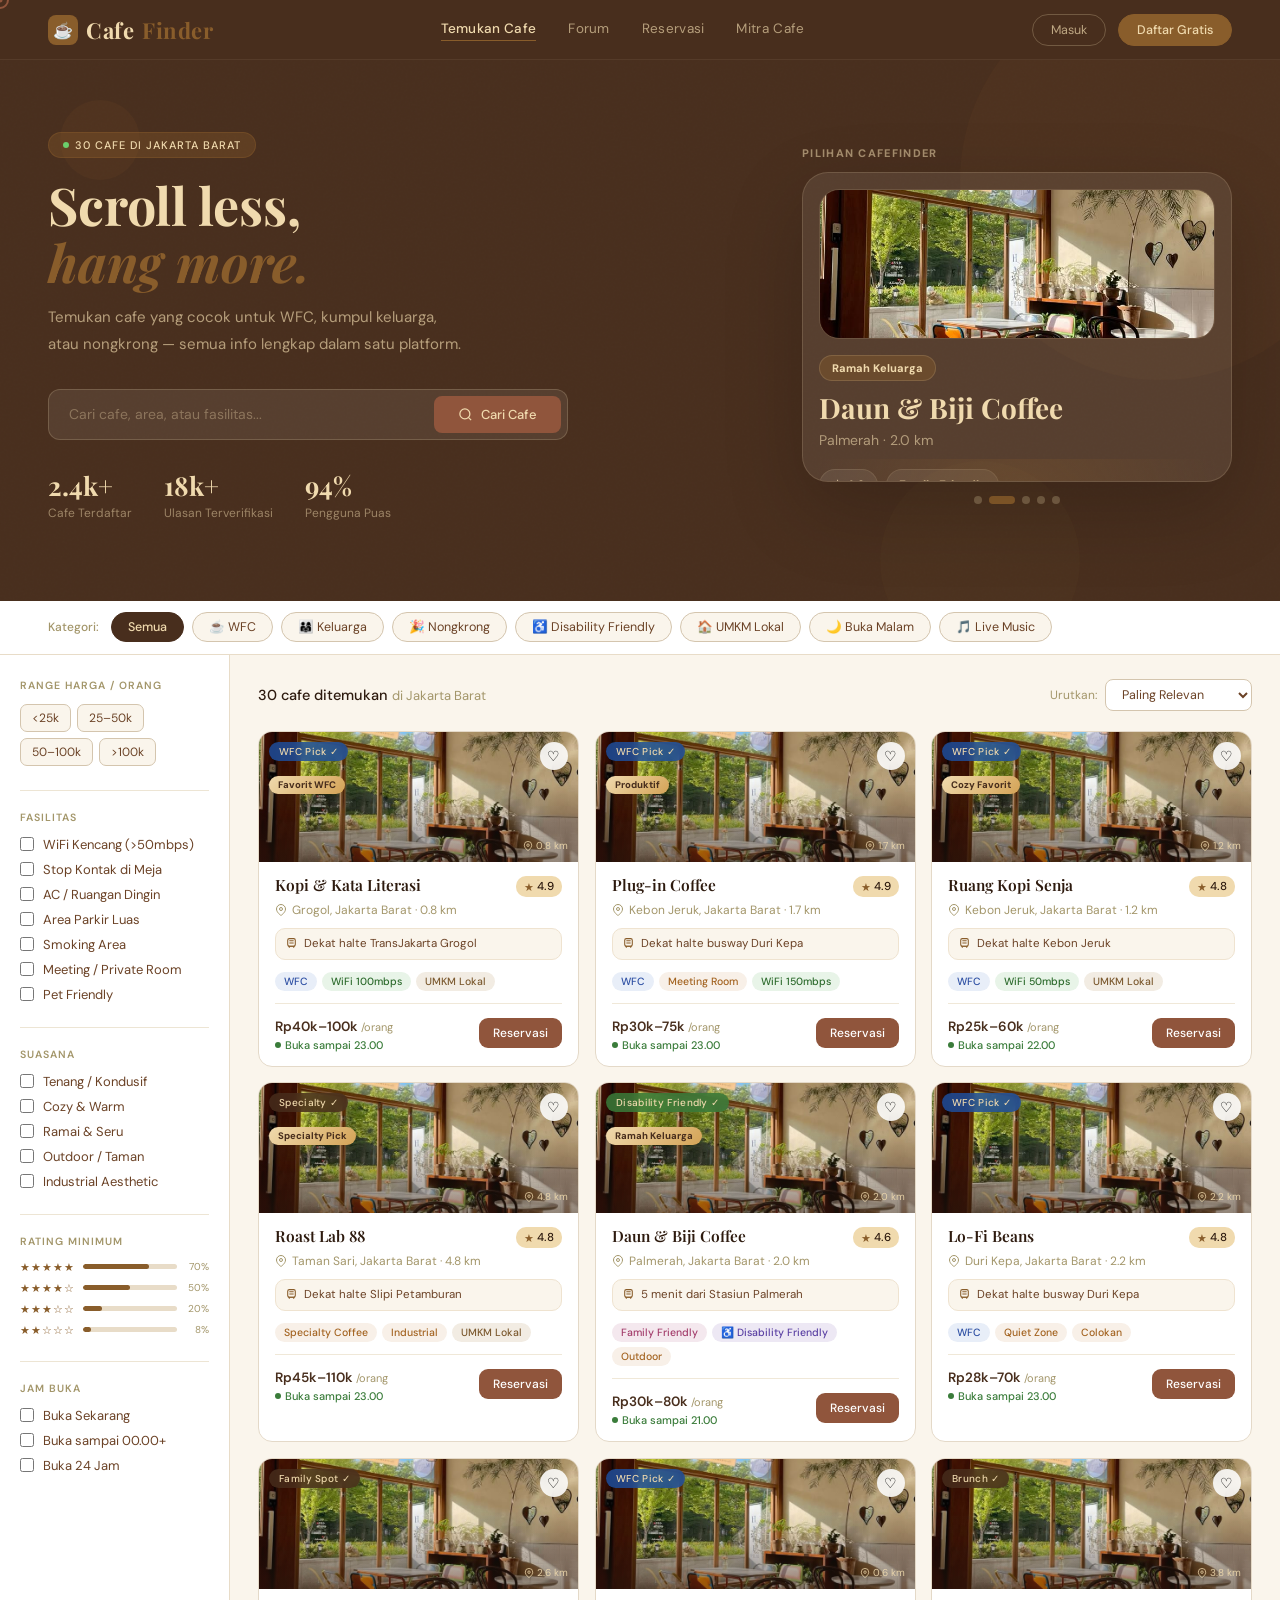
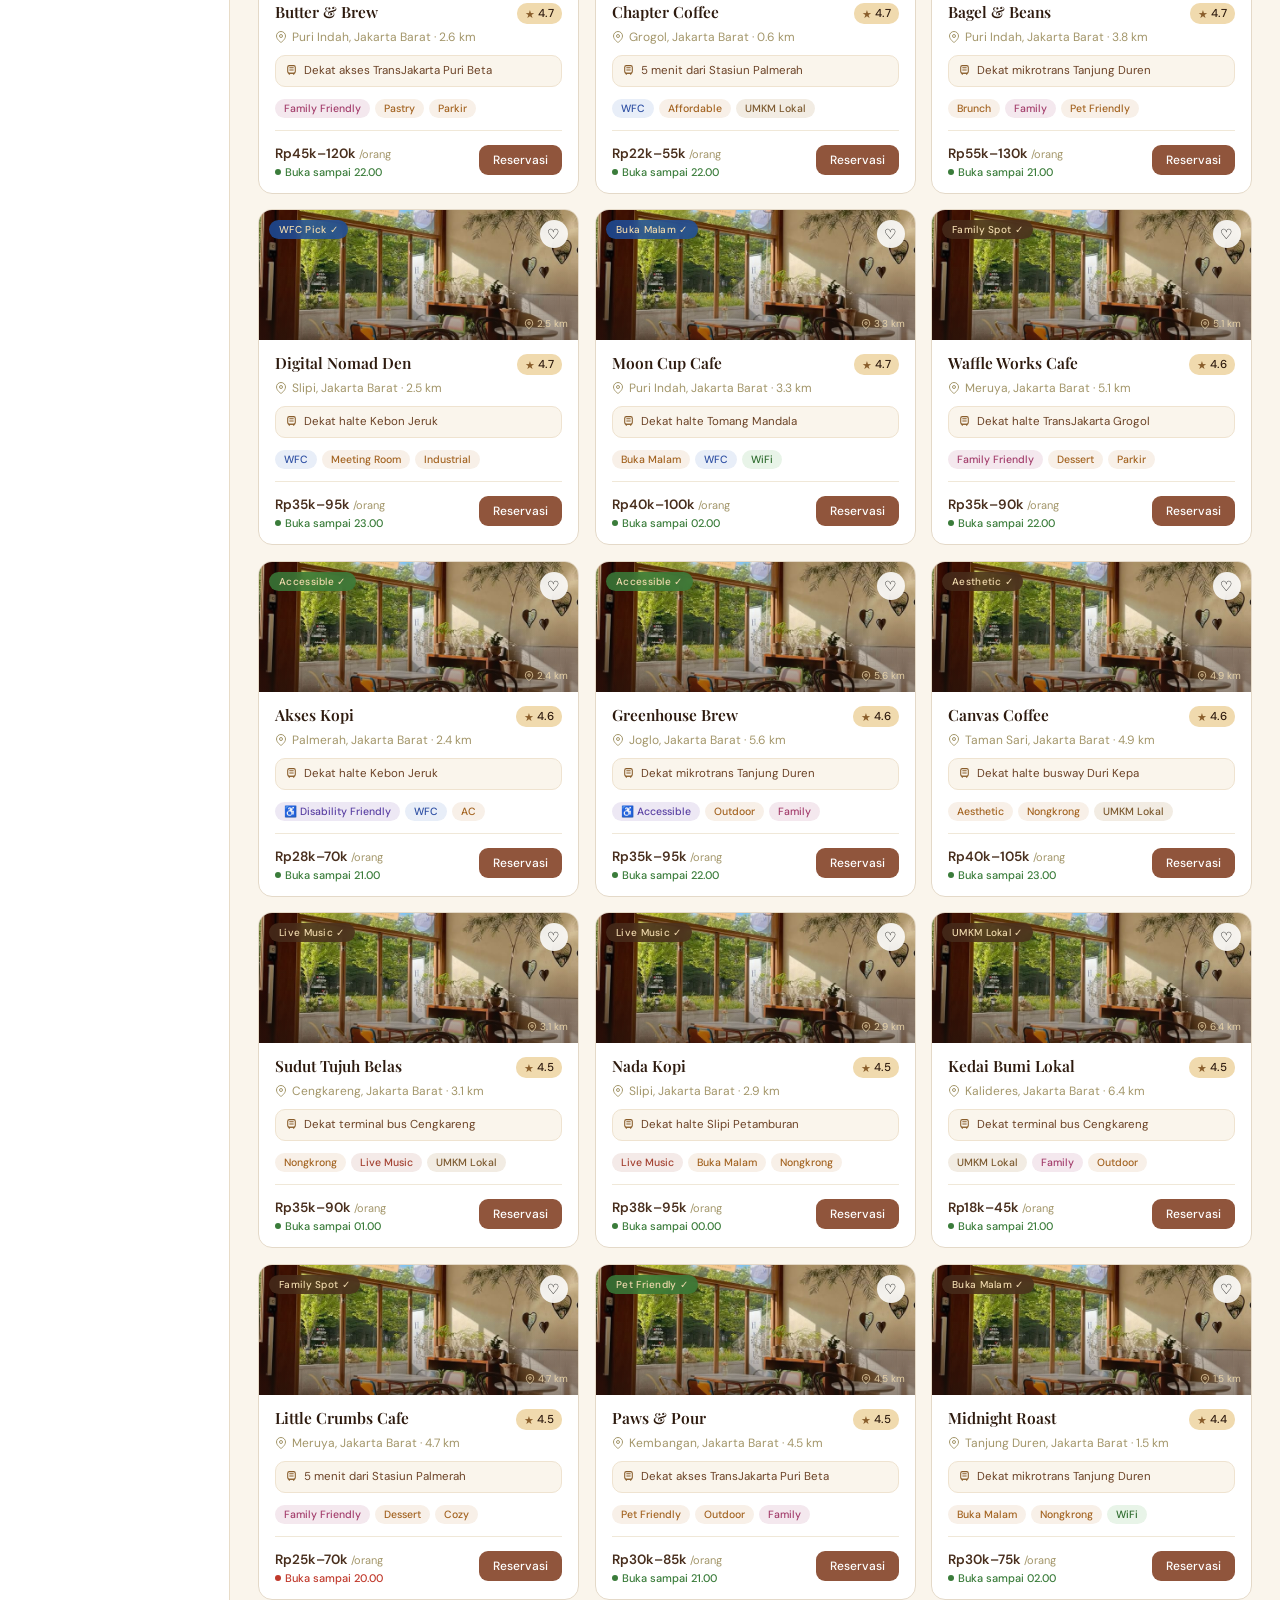
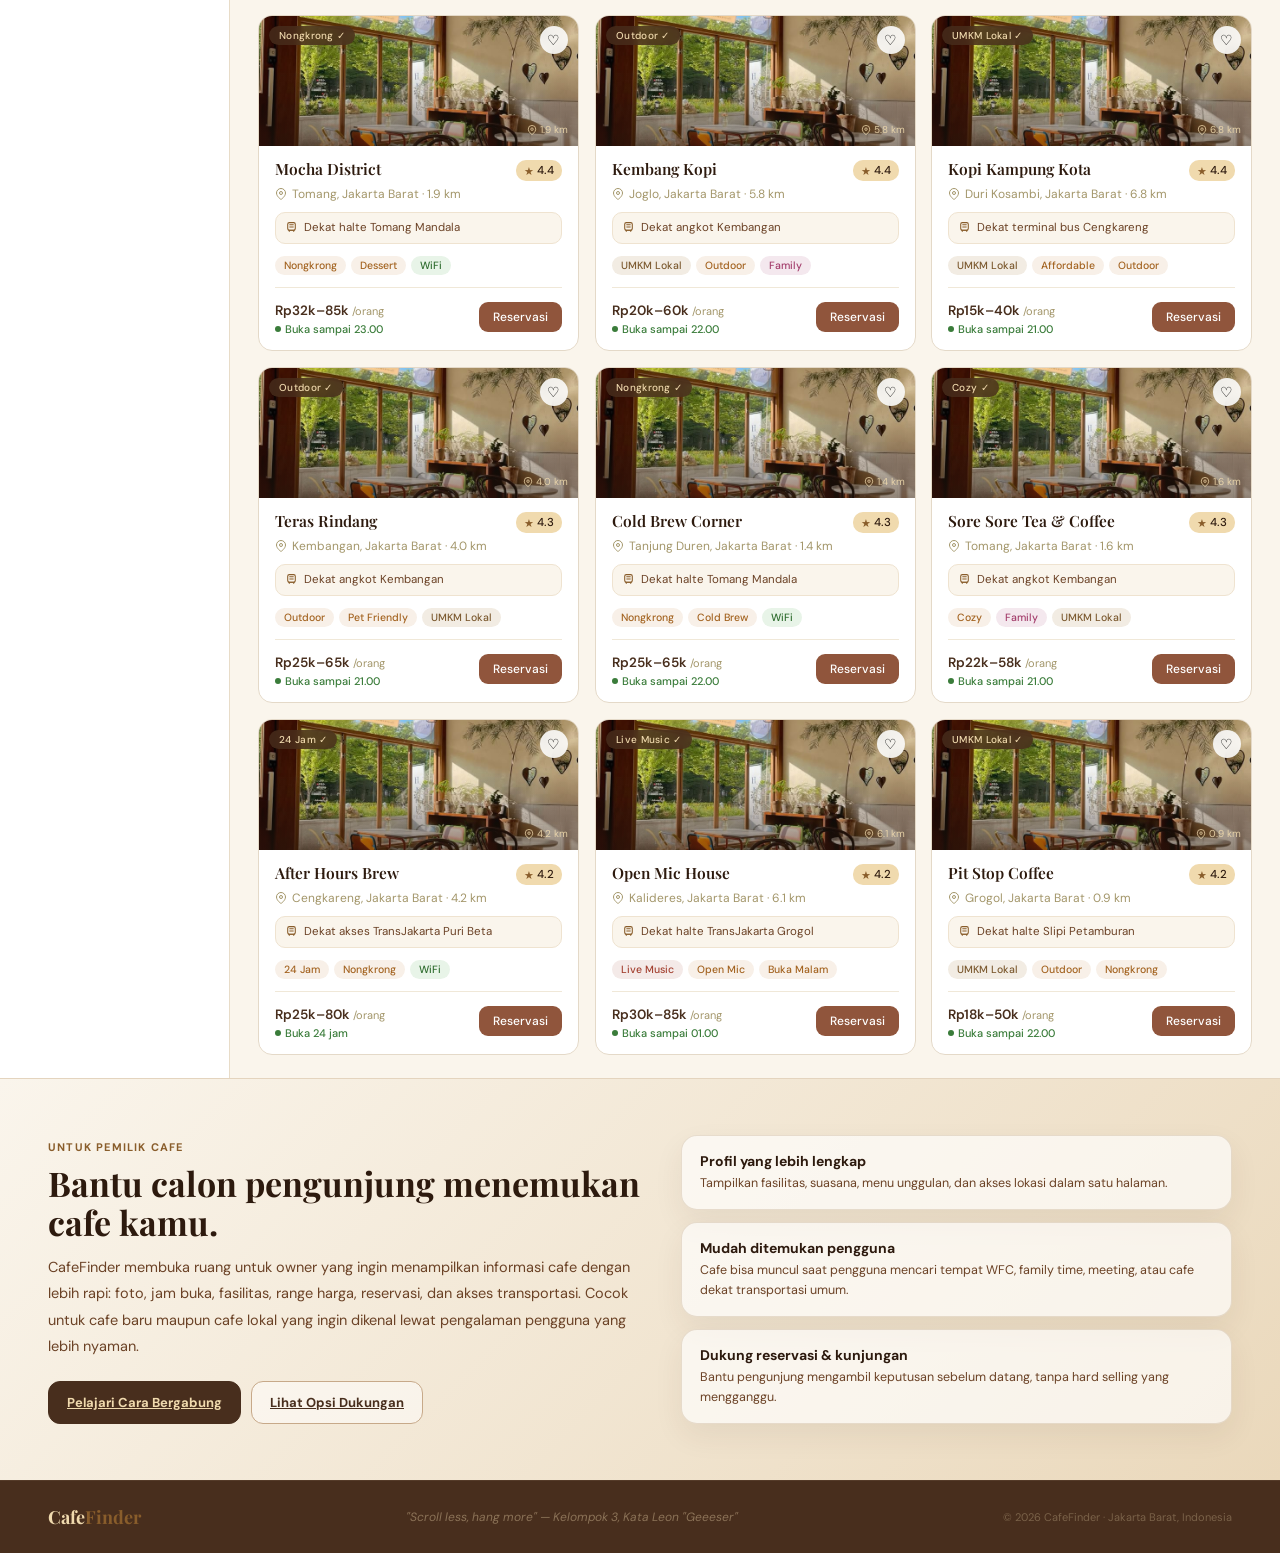
==== commit dcdf12c6: "Update cafe detail modal, login signup, and homepage slider" ====
--- a/index.html
+++ b/index.html
@@ -41,14 +41,14 @@
       <span></span>
     </button>
     <div class="nav-links" id="navLinks">
-      <a href="#" class="active">Temukan Cafe</a>
+      <a href="index.html" class="active">Temukan Cafe</a>
       <a href="forum.html">Forum</a>
-      <a href="#">Reservasi</a>
-      <a href="#mitra-cafe">Mitra Cafe</a>
+      <a href="reservasi.html">Reservasi</a>
+      <a href="mitra-cafe.html">Mitra Cafe</a>
     </div>
     <div class="nav-right">
-      <button class="nav-btn">Masuk</button>
-      <button class="nav-btn primary">Daftar Gratis</button>
+      <a class="nav-btn" href="login.html">Masuk</a>
+      <a class="nav-btn primary" href="login.html?mode=signup">Daftar Gratis</a>
     </div>
   </nav>
 
@@ -78,6 +78,11 @@
         <div class="hero-stat"><div class="num">94%</div><div class="lbl">Pengguna Puas</div></div>
       </div>
     </div>
+    <aside class="hero-cafe-slider" aria-label="Cafe pilihan CafeFinder">
+      <div class="slider-kicker">Pilihan CafeFinder</div>
+      <div class="hero-slider-track" id="heroSliderTrack"></div>
+      <div class="hero-slider-dots" id="heroSliderDots"></div>
+    </aside>
   </section>
 
   <!-- FILTER -->
@@ -172,25 +177,25 @@
   </div>
   <section class="partner-section reveal" id="mitra-cafe">
     <div class="partner-copy">
-      <span class="eyebrow">Untuk pemilik cafe</span>
-      <h2>Ingin cafe kamu muncul di CafeFinder?</h2>
-      <p>Daftarkan cafe kamu supaya lebih mudah ditemukan pengguna yang mencari tempat WFC, nongkrong, family time, sampai cafe dekat transportasi umum.</p>
+      <span class="eyebrow">Untuk Pemilik Cafe</span>
+      <h2>Bantu calon pengunjung menemukan cafe kamu.</h2>
+      <p>CafeFinder membuka ruang untuk owner yang ingin menampilkan informasi cafe dengan lebih rapi: foto, jam buka, fasilitas, range harga, reservasi, dan akses transportasi. Cocok untuk cafe baru maupun cafe lokal yang ingin dikenal lewat pengalaman pengguna yang lebih nyaman.</p>
       <div class="partner-actions">
-        <button class="partner-btn primary" onclick="showToast('Form pendaftaran mitra segera dibuka ☕')">Daftarkan Cafe</button>
-        <button class="partner-btn" onclick="showToast('Tim CafeFinder akan hubungi untuk paket ads ✨')">Pasang Iklan</button>
+        <a class="partner-btn primary" href="mitra-cafe.html">Pelajari Cara Bergabung</a>
+        <a class="partner-btn" href="mitra-cafe.html#pricing">Lihat Opsi Dukungan</a>
       </div>
     </div>
     <div class="partner-benefits">
-      <div class="benefit-card"><strong>Profil cafe lengkap</strong><span>Foto, menu, fasilitas, jam buka, harga, dan akses transportasi.</span></div>
-      <div class="benefit-card"><strong>Promosi & Ads</strong><span>Highlight cafe di homepage, filter kategori, dan rekomendasi mingguan.</span></div>
-      <div class="benefit-card"><strong>Reservasi masuk</strong><span>Bantu calon customer booking meja langsung dari halaman cafe.</span></div>
+      <div class="benefit-card"><strong>Profil yang lebih lengkap</strong><span>Tampilkan fasilitas, suasana, menu unggulan, dan akses lokasi dalam satu halaman.</span></div>
+      <div class="benefit-card"><strong>Mudah ditemukan pengguna</strong><span>Cafe bisa muncul saat pengguna mencari tempat WFC, family time, meeting, atau cafe dekat transportasi umum.</span></div>
+      <div class="benefit-card"><strong>Dukung reservasi & kunjungan</strong><span>Bantu pengunjung mengambil keputusan sebelum datang, tanpa hard selling yang mengganggu.</span></div>
     </div>
   </section>
 
 <footer>
     <div class="footer-logo">Cafe<span>Finder</span></div>
     <div class="footer-tagline">"Scroll less, hang more" — Kelompok 3, Kata Leon "Geeeser"</div>
-    <div class="footer-right">© 2025 CafeFinder · Jakarta Barat, Indonesia</div>
+    <div class="footer-right">© 2026 CafeFinder · Jakarta Barat, Indonesia</div>
   </footer>
 </div>
 
--- a/style.css
+++ b/style.css
@@ -968,3 +968,276 @@
   .partner-actions{flex-direction:column}
   .partner-btn{width:100%}
 }
+
+
+/* SUBSCRIBED / PREMIUM HOME SECTION */
+.section-intro{max-width:760px;margin-bottom:24px}.section-intro h2{font-family:'Playfair Display',serif;font-size:34px;line-height:1.16;color:var(--text-dark);margin-bottom:10px}.section-intro p{font-size:14.5px;color:var(--text-mid);line-height:1.75}.dark-intro{padding:0 48px}.subscribed-section{background:var(--cream);padding:54px 0 26px;border-bottom:1px solid #eadcc8}.subscribed-grid{padding:0 48px;display:grid;grid-template-columns:repeat(3,1fr);gap:18px}.subscribed-card{position:relative;background:var(--white);border:1px solid #e4d9c8;border-radius:22px;padding:16px;box-shadow:0 18px 38px rgba(72,46,29,.08);overflow:hidden;animation:cardIn .7s ease both;transition:transform .25s ease,box-shadow .25s ease}.subscribed-card:nth-child(2){animation-delay:.1s}.subscribed-card:nth-child(3){animation-delay:.2s}.subscribed-card:hover{transform:translateY(-7px);box-shadow:0 24px 52px rgba(72,46,29,.14)}.subscribed-photo{height:170px;border-radius:17px;overflow:hidden;margin-bottom:16px}.subscribed-photo img{width:100%;height:100%;object-fit:cover;display:block;transition:transform .45s ease}.subscribed-card:hover .subscribed-photo img{transform:scale(1.08)}.plan-pill{position:absolute;top:28px;left:28px;background:rgba(72,46,29,.82);color:var(--sand);border:1px solid rgba(240,218,174,.25);padding:6px 12px;border-radius:999px;font-size:11px;font-weight:700;backdrop-filter:blur(6px)}.subscribed-card.gold .plan-pill{background:linear-gradient(135deg,#8c5c18,#d09b3f)}.subscribed-card.silver .plan-pill{background:linear-gradient(135deg,#6c6c6c,#b7b7b7)}.subscribed-card.bronze .plan-pill{background:linear-gradient(135deg,#815032,#b77848)}.subscribed-card h3{font-family:'Playfair Display',serif;font-size:21px;color:var(--text-dark);margin-bottom:7px}.subscribed-card p{font-size:13px;color:var(--text-mid);line-height:1.65;margin-bottom:13px}.subscribed-meta{display:flex;gap:7px;flex-wrap:wrap}.subscribed-meta span{background:var(--cream);border:1px solid #eadcc8;border-radius:999px;padding:5px 10px;font-size:11px;color:var(--text-mid);font-weight:600}.partner-ribbon{position:absolute;top:44px;left:10px;background:linear-gradient(135deg,var(--sand),#d4a356);color:var(--espresso);font-size:9.5px;font-weight:800;padding:3px 9px;border-radius:999px;box-shadow:0 8px 20px rgba(72,46,29,.22);z-index:2}.nav-btn{text-decoration:none;display:inline-flex;align-items:center;justify-content:center}
+
+/* AUTH PAGES */
+.auth-page-body #app,.mitra-page-body #app{opacity:1;animation:none}.auth-shell{min-height:calc(100vh - 60px);display:grid;grid-template-columns:.95fr 1.05fr;background:var(--cream)}.auth-panel{padding:56px 7vw;display:flex;align-items:center;justify-content:center}.auth-card{width:min(480px,100%);background:rgba(255,255,255,.78);border:1px solid #e8dcc8;border-radius:28px;padding:30px;box-shadow:0 28px 70px rgba(72,46,29,.12);backdrop-filter:blur(14px)}.auth-tabs{display:grid;grid-template-columns:1fr 1fr;gap:8px;background:var(--cream);border-radius:16px;padding:6px;margin-bottom:24px}.auth-tab{border:none;border-radius:12px;background:transparent;padding:11px;font-weight:700;color:var(--text-mid);cursor:pointer}.auth-tab.active{background:var(--espresso);color:var(--sand)}.auth-form{display:none}.auth-form.active{display:block}.auth-form h1{font-family:'Playfair Display',serif;color:var(--text-dark);font-size:32px;margin-bottom:8px}.auth-form p{color:var(--text-mid);font-size:14px;line-height:1.65;margin-bottom:22px}.field{display:flex;flex-direction:column;gap:7px;margin-bottom:14px}.field label{font-size:12px;font-weight:700;color:var(--text-dark)}.field input,.field select{border:1.5px solid #d4c5ae;border-radius:13px;padding:12px 14px;font-family:'DM Sans',sans-serif;background:#fff;color:var(--text-dark);outline:none}.field input:focus,.field select:focus{border-color:var(--caramel);box-shadow:0 0 0 4px rgba(137,93,43,.1)}.auth-row{display:flex;justify-content:space-between;gap:12px;align-items:center;margin:8px 0 18px;font-size:12px;color:var(--text-mid)}.auth-row a{color:var(--cinnamon);font-weight:700;text-decoration:none}.auth-submit{width:100%;border:none;background:var(--espresso);color:var(--sand);border-radius:14px;padding:13px;font-family:'DM Sans',sans-serif;font-weight:800;cursor:pointer;transition:.2s}.auth-submit:hover{background:#3a2010;transform:translateY(-2px)}.auth-alt{margin-top:18px;display:grid;gap:9px}.auth-social{border:1px solid #d4c5ae;background:#fff;color:var(--text-dark);border-radius:13px;padding:11px;font-weight:700;cursor:pointer}.auth-visual{position:relative;overflow:hidden;background:radial-gradient(circle at top right,rgba(240,218,174,.24),transparent 38%),var(--espresso);display:flex;align-items:center;justify-content:center;padding:56px}.auth-visual-card{max-width:560px;color:var(--sand)}.auth-visual-card img{width:100%;height:330px;object-fit:cover;border-radius:30px;box-shadow:0 26px 80px rgba(0,0,0,.28);margin-bottom:26px}.auth-visual-card h2{font-family:'Playfair Display',serif;font-size:40px;line-height:1.12;margin-bottom:12px}.auth-visual-card p{color:rgba(240,218,174,.66);font-size:15px;line-height:1.75}.auth-benefits{display:grid;grid-template-columns:repeat(3,1fr);gap:10px;margin-top:22px}.auth-benefits div{border:1px solid rgba(240,218,174,.12);border-radius:15px;padding:13px;background:rgba(255,255,255,.06);font-size:12px;color:rgba(240,218,174,.75)}
+
+/* MITRA PAGE */
+.mitra-hero{background:var(--espresso);padding:78px 48px;position:relative;overflow:hidden;display:grid;grid-template-columns:1fr .92fr;gap:44px;align-items:center}.mitra-hero h1{font-family:'Playfair Display',serif;color:var(--sand);font-size:52px;line-height:1.08;margin:14px 0}.mitra-hero h1 em{color:var(--caramel)}.mitra-hero p{color:rgba(240,218,174,.68);font-size:15px;line-height:1.8;max-width:660px}.mitra-actions{display:flex;gap:11px;margin-top:24px;flex-wrap:wrap}.mitra-btn{border:1px solid rgba(240,218,174,.25);border-radius:14px;padding:13px 18px;text-decoration:none;color:var(--sand);font-weight:800;background:rgba(255,255,255,.05);transition:.2s}.mitra-btn.primary{background:var(--caramel);border-color:var(--caramel)}.mitra-btn:hover{transform:translateY(-3px);box-shadow:0 16px 30px rgba(0,0,0,.18)}.mitra-preview{background:rgba(255,255,255,.07);border:1px solid rgba(240,218,174,.14);border-radius:30px;padding:18px;box-shadow:0 24px 70px rgba(0,0,0,.2)}.mitra-preview img{width:100%;height:300px;object-fit:cover;border-radius:22px;margin-bottom:18px}.mitra-preview-row{display:grid;grid-template-columns:repeat(3,1fr);gap:10px}.mitra-preview-row div{background:rgba(240,218,174,.08);border-radius:15px;padding:12px;color:var(--sand);font-size:12px;text-align:center}.mitra-preview-row strong{display:block;font-size:18px;margin-bottom:2px}.pricing-section{padding:62px 48px;background:var(--cream)}.pricing-head{text-align:center;max-width:760px;margin:0 auto 30px}.pricing-head h2{font-family:'Playfair Display',serif;font-size:38px;color:var(--text-dark);margin-bottom:10px}.pricing-head p{color:var(--text-mid);line-height:1.75}.pricing-grid{display:grid;grid-template-columns:repeat(3,1fr);gap:18px}.price-card{position:relative;background:#fff;border:1px solid #e3d7c6;border-radius:24px;padding:26px;box-shadow:0 20px 50px rgba(72,46,29,.08);transition:.25s}.price-card:hover{transform:translateY(-7px);box-shadow:0 26px 65px rgba(72,46,29,.13)}.price-card.featured{border:2px solid var(--caramel);transform:translateY(-10px)}.price-card .popular{position:absolute;right:22px;top:22px;background:var(--green);color:#fff;padding:6px 10px;border-radius:999px;font-size:10px;font-weight:800}.price-card h3{font-size:24px;color:var(--text-dark);margin-bottom:12px}.price-card .price{font-size:34px;font-weight:800;color:var(--espresso);margin-bottom:4px}.price-card .price span{font-size:13px;color:var(--text-light);font-weight:500}.price-card p{font-size:13px;color:var(--text-mid);line-height:1.6;margin:12px 0 18px}.price-card ul{list-style:none;display:grid;gap:10px;margin-bottom:22px}.price-card li{font-size:13px;color:var(--text-mid);display:flex;gap:8px;align-items:flex-start}.price-card li:before{content:'✓';background:#e8f4e8;color:var(--green);border-radius:50%;width:18px;height:18px;display:inline-flex;align-items:center;justify-content:center;font-size:11px;font-weight:900;flex:0 0 18px}.price-cta{display:block;text-align:center;text-decoration:none;background:var(--espresso);color:var(--sand);border-radius:13px;padding:12px;font-weight:800}.price-card.featured .price-cta{background:var(--caramel)}.mitra-info{padding:10px 48px 62px;background:var(--cream);display:grid;grid-template-columns:1fr 1fr;gap:18px}.info-box{background:#fff;border:1px solid #e3d7c6;border-radius:22px;padding:24px}.info-box h3{font-family:'Playfair Display',serif;color:var(--text-dark);font-size:24px;margin-bottom:12px}.info-box p,.info-box li{color:var(--text-mid);font-size:13.5px;line-height:1.75}.info-box ul{padding-left:18px}.compare-table{width:100%;border-collapse:collapse;margin-top:12px}.compare-table th,.compare-table td{border:1px solid #e3d7c6;padding:12px;text-align:left;font-size:13px;color:var(--text-mid)}.compare-table th{background:var(--cream2);color:var(--text-dark)}.faq-section{padding:0 48px 64px;background:var(--cream);display:grid;gap:10px}.faq-item{background:#fff;border:1px solid #e3d7c6;border-radius:16px;padding:18px}.faq-item strong{color:var(--text-dark);display:block;margin-bottom:6px}.faq-item span{font-size:13px;color:var(--text-mid);line-height:1.65}.mitra-form-section{background:linear-gradient(135deg,var(--espresso),#2d1a0e);padding:56px 48px;color:var(--sand);display:grid;grid-template-columns:.9fr 1.1fr;gap:24px;align-items:start}.mitra-form-section h2{font-family:'Playfair Display',serif;font-size:34px;margin-bottom:10px}.mitra-form-section p{color:rgba(240,218,174,.65);line-height:1.75}.mitra-form{background:rgba(255,255,255,.08);border:1px solid rgba(240,218,174,.15);border-radius:22px;padding:22px;display:grid;grid-template-columns:1fr 1fr;gap:14px}.mitra-form .field.full{grid-column:1/-1}.mitra-form label{color:var(--sand)}.mitra-form input,.mitra-form select,.mitra-form textarea{background:rgba(255,255,255,.92)}.mitra-form textarea{min-height:90px;resize:vertical;border:1.5px solid #d4c5ae;border-radius:13px;padding:12px 14px;font-family:'DM Sans',sans-serif}.mitra-form button{grid-column:1/-1;border:none;background:var(--caramel);color:var(--sand);border-radius:14px;padding:13px;font-weight:800;cursor:pointer}
+@media(max-width:1000px){.subscribed-grid,.pricing-grid{grid-template-columns:1fr}.auth-shell,.mitra-hero,.mitra-info,.mitra-form-section{grid-template-columns:1fr}.auth-visual{display:none}.mitra-preview{max-width:560px}.price-card.featured{transform:none}}@media(max-width:700px){.dark-intro,.subscribed-grid,.pricing-section,.mitra-info,.faq-section,.mitra-form-section,.mitra-hero{padding-left:18px;padding-right:18px}.section-intro h2,.pricing-head h2,.mitra-hero h1{font-size:32px}.mitra-form{grid-template-columns:1fr}.mitra-form .field.full{grid-column:1}.subscribed-photo{height:150px}.auth-panel{padding:28px 18px}.auth-card{padding:22px}.auth-benefits{grid-template-columns:1fr}}
+
+/* ============================================================
+   UPDATE: hero sliding cafe picks + popup detail modal
+   ============================================================ */
+.hero{
+  justify-content:space-between;
+  gap:42px;
+}
+.hero-content{
+  flex:1 1 520px;
+}
+.hero-cafe-slider{
+  position:relative;
+  z-index:2;
+  width:min(430px,36vw);
+  min-height:360px;
+  align-self:center;
+  animation:heroReveal .8s ease 3.05s both;
+}
+.slider-kicker{
+  color:rgba(240,218,174,.55);
+  text-transform:uppercase;
+  letter-spacing:1.3px;
+  font-size:11px;
+  font-weight:800;
+  margin-bottom:12px;
+}
+.hero-slider-track{
+  position:relative;
+  height:310px;
+}
+.hero-slide-card{
+  position:absolute;
+  inset:0;
+  background:rgba(255,255,255,.08);
+  border:1px solid rgba(240,218,174,.16);
+  border-radius:26px;
+  padding:16px;
+  opacity:0;
+  pointer-events:none;
+  transform:translateX(38px) scale(.96);
+  transition:opacity .38s ease, transform .38s ease;
+  box-shadow:0 28px 80px rgba(0,0,0,.18);
+  backdrop-filter:blur(14px);
+  cursor:pointer;
+  overflow:hidden;
+}
+.hero-slide-card.active{
+  opacity:1;
+  pointer-events:auto;
+  transform:translateX(0) scale(1);
+}
+.hero-slide-card::after{
+  content:'';
+  position:absolute;
+  inset:auto -20% -35% -20%;
+  height:130px;
+  background:radial-gradient(circle,rgba(137,93,43,.32),transparent 68%);
+  pointer-events:none;
+}
+.hero-slide-img{
+  height:150px;
+  border-radius:20px;
+  overflow:hidden;
+  margin-bottom:16px;
+  border:1px solid rgba(240,218,174,.12);
+}
+.hero-slide-img img{
+  width:100%;height:100%;object-fit:cover;display:block;
+  transition:transform .5s ease;
+}
+.hero-slide-card:hover .hero-slide-img img{transform:scale(1.06)}
+.hero-slide-body span{
+  display:inline-flex;
+  background:rgba(137,93,43,.42);
+  color:var(--sand);
+  border:1px solid rgba(240,218,174,.16);
+  border-radius:999px;
+  padding:5px 12px;
+  font-size:11px;
+  font-weight:800;
+  margin-bottom:12px;
+}
+.hero-slide-body h3{
+  font-family:'Playfair Display',serif;
+  color:var(--sand);
+  font-size:28px;
+  line-height:1.05;
+  margin-bottom:6px;
+}
+.hero-slide-body p{
+  color:rgba(240,218,174,.6);
+  font-size:14px;
+  margin-bottom:16px;
+}
+.hero-slide-body div{
+  display:flex;gap:8px;flex-wrap:wrap;
+}
+.hero-slide-body b{
+  font-size:12px;
+  color:var(--sand);
+  background:rgba(255,255,255,.08);
+  border:1px solid rgba(240,218,174,.12);
+  border-radius:999px;
+  padding:7px 12px;
+}
+.hero-slider-dots{
+  display:flex;
+  justify-content:center;
+  gap:7px;
+  margin-top:14px;
+}
+.hero-slider-dots button{
+  width:8px;height:8px;
+  border:none;border-radius:99px;
+  background:rgba(240,218,174,.28);
+  cursor:pointer;
+  transition:.25s ease;
+}
+.hero-slider-dots button.active{
+  width:26px;
+  background:var(--caramel);
+}
+.detail-panel{display:none!important}
+.cards-grid{grid-template-columns:repeat(3,1fr)}
+body.modal-open{overflow:hidden}
+.cafe-modal{
+  position:fixed;
+  inset:0;
+  z-index:10000;
+  display:none;
+}
+.cafe-modal.show{display:block}
+.cafe-modal-backdrop{
+  position:absolute;
+  inset:0;
+  background:rgba(23,13,7,.72);
+  backdrop-filter:blur(8px);
+  animation:modalFade .22s ease both;
+}
+.cafe-modal-card{
+  position:absolute;
+  left:50%;top:50%;
+  width:min(1080px,92vw);
+  max-height:90vh;
+  transform:translate(-50%,-48%) scale(.96);
+  background:var(--cream);
+  border:1px solid rgba(240,218,174,.4);
+  border-radius:30px;
+  box-shadow:0 36px 110px rgba(0,0,0,.38);
+  overflow:hidden;
+  animation:modalPop .28s cubic-bezier(.34,1.56,.64,1) both;
+}
+@keyframes modalFade{from{opacity:0}to{opacity:1}}
+@keyframes modalPop{to{transform:translate(-50%,-50%) scale(1)}}
+.modal-close{
+  position:absolute;
+  top:16px;right:16px;
+  z-index:2;
+  width:42px;height:42px;
+  border:none;border-radius:50%;
+  background:rgba(255,255,255,.9);
+  color:var(--espresso);
+  font-size:28px;
+  line-height:1;
+  cursor:pointer;
+  box-shadow:0 12px 30px rgba(72,46,29,.16);
+}
+#cafeModalBody{
+  display:grid;
+  grid-template-columns:.9fr 1.1fr;
+  max-height:90vh;
+}
+.modal-hero-img{
+  min-height:520px;
+  background:var(--espresso);
+}
+.modal-hero-img img{
+  width:100%;height:100%;object-fit:cover;display:block;
+}
+.modal-content-scroll{
+  padding:34px;
+  overflow-y:auto;
+  max-height:90vh;
+}
+.modal-title-row{
+  display:flex;
+  justify-content:space-between;
+  align-items:flex-start;
+  gap:18px;
+  margin-bottom:20px;
+}
+.modal-title-row h2{
+  font-family:'Playfair Display',serif;
+  font-size:36px;
+  line-height:1.05;
+  color:var(--text-dark);
+  margin:6px 0;
+}
+.modal-title-row p{color:var(--text-light);font-size:14px}
+.modal-rating{
+  background:var(--sand);
+  border-radius:18px;
+  padding:11px 14px;
+  color:var(--text-dark);
+  font-weight:800;
+  min-width:90px;
+  text-align:center;
+}
+.modal-rating span{color:var(--caramel);margin-right:5px}
+.modal-rating small{display:block;font-size:10px;color:var(--text-light);font-weight:600;margin-top:3px}
+.modal-quick-info{
+  display:grid;
+  grid-template-columns:repeat(4,1fr);
+  gap:10px;
+  margin-bottom:24px;
+}
+.modal-quick-info div{
+  background:#fff;
+  border:1px solid #eadbc8;
+  border-radius:16px;
+  padding:14px;
+}
+.modal-quick-info strong{display:block;color:var(--espresso);font-size:14px;margin-bottom:3px}
+.modal-quick-info span{font-size:11px;color:var(--text-light)}
+.modal-detail-grid{
+  display:grid;
+  grid-template-columns:1fr 1fr;
+  gap:16px;
+}
+.modal-detail-grid .d-section{
+  background:#fff;
+  border:1px solid #eadbc8;
+  border-radius:18px;
+  padding:16px;
+  margin-bottom:0;
+}
+.modal-detail-grid .d-section:nth-child(4){grid-column:1/-1}
+.cafe-modal .btn-reserve-big{margin-top:22px}
+@media(max-width:1200px){
+  .cards-grid{grid-template-columns:repeat(2,1fr)}
+}
+@media(max-width:980px){
+  .hero{flex-direction:column;align-items:flex-start}
+  .hero-cafe-slider{width:100%;max-width:520px}
+  .cards-grid{grid-template-columns:1fr}
+  #cafeModalBody{grid-template-columns:1fr}
+  .modal-hero-img{min-height:240px;height:240px}
+  .modal-content-scroll{max-height:calc(90vh - 240px);padding:24px}
+  .modal-quick-info{grid-template-columns:repeat(2,1fr)}
+  .modal-detail-grid{grid-template-columns:1fr}
+  .modal-detail-grid .d-section:nth-child(4){grid-column:auto}
+}
+@media(max-width:620px){
+  .hero-cafe-slider{min-height:330px}
+  .hero-slider-track{height:285px}
+  .hero-slide-img{height:125px}
+  .hero-slide-body h3{font-size:23px}
+  .cafe-modal-card{width:95vw;border-radius:22px}
+  .modal-title-row{flex-direction:column}
+  .modal-quick-info{grid-template-columns:1fr}
+}
